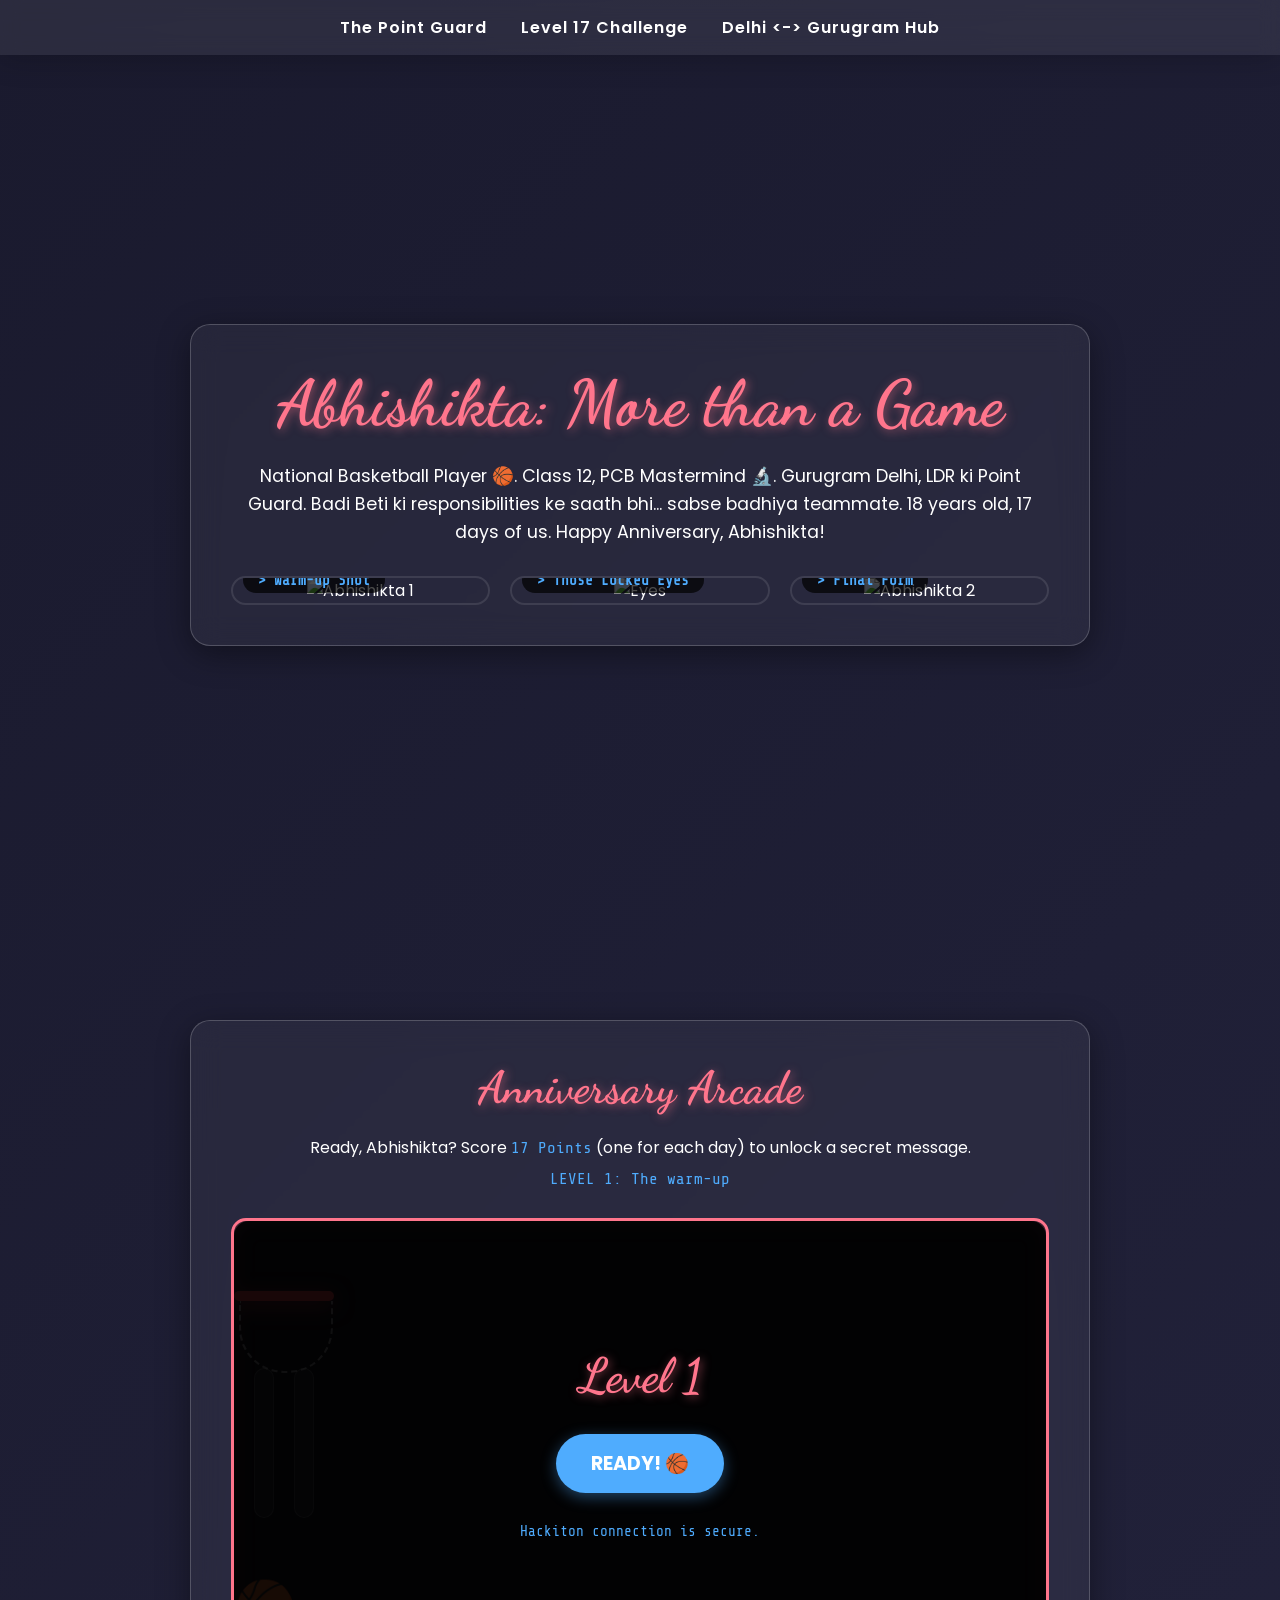
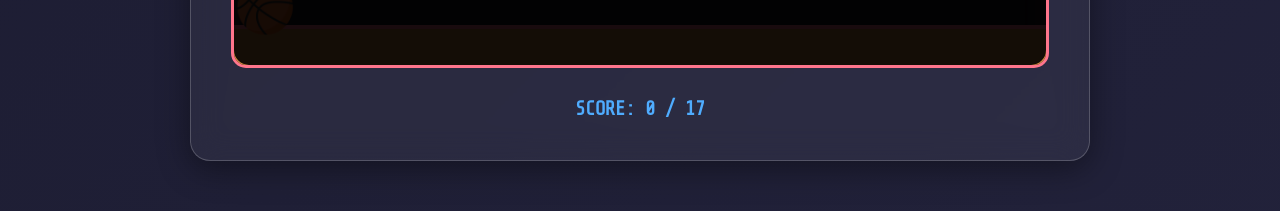
==== index.html @ 2956886f "Create index.html for Level 17 Challenge game Add a complete HTML structure for the Level 17 Challen" ====
<!DOCTYPE html>
<html lang="en">
<head>
    <meta charset="UTF-8">
    <meta name="viewport" content="width=device-width, initial-scale=1.0">
    <title>Abhishikta & Hackiton | Level 17 Challenge</title>
    <style>
        @import url('https://fonts.googleapis.com/css2?family=Poppins:wght@300;400;600&family=Dancing+Script:wght@700&family=Share+Tech+Mono&display=swap');

        * {
            margin: 0;
            padding: 0;
            box-sizing: border-box;
            scroll-behavior: smooth;
        }

        body {
            font-family: 'Poppins', sans-serif;
            background: linear-gradient(-45deg, #0f0c29, #302b63, #24243e, #1a1a2e);
            background-size: 400% 400%;
            animation: gradientBG 15s ease infinite;
            color: white;
            overflow-x: hidden;
        }

        @keyframes gradientBG {
            0% { background-position: 0% 50%; }
            50% { background-position: 100% 50%; }
            100% { background-position: 0% 50%; }
        }

        nav {
            position: fixed;
            top: 0;
            width: 100%;
            background: rgba(255, 255, 255, 0.08);
            backdrop-filter: blur(10px);
            padding: 15px 0;
            text-align: center;
            z-index: 1000;
            box-shadow: 0 4px 30px rgba(0, 0, 0, 0.2);
        }

        nav a {
            color: white;
            text-decoration: none;
            margin: 0 15px;
            font-weight: 600;
            letter-spacing: 1px;
            transition: 0.3s;
        }

        nav a:hover { color: #ff758c; }

        section {
            min-height: 100vh;
            padding: 120px 20px 50px;
            display: flex;
            flex-direction: column;
            align-items: center;
            justify-content: center;
        }

        .title {
            font-family: 'Dancing Script', cursive;
            font-size: 4rem;
            color: #ff758c;
            text-shadow: 2px 2px 10px rgba(255, 117, 140, 0.5);
            margin-bottom: 20px;
            text-align: center;
        }

        .glass-card {
            background: rgba(255, 255, 255, 0.05);
            backdrop-filter: blur(15px);
            border: 1px solid rgba(255, 255, 255, 0.2);
            border-radius: 20px;
            padding: 40px;
            max-width: 900px;
            width: 100%;
            text-align: center;
            box-shadow: 0 8px 32px 0 rgba(0, 0, 0, 0.4);
            position: relative;
            overflow: hidden;
        }

        /* --- GALLERY SECTION --- */
        .gallery-grid {
            display: grid;
            grid-template-columns: repeat(auto-fit, minmax(250px, 1fr));
            gap: 20px;
            margin-top: 30px;
        }

        .gallery-item {
            position: relative;
            border-radius: 15px;
            overflow: hidden;
            border: 2px solid rgba(255,255,255,0.1);
            transition: 0.4s;
        }

        .gallery-item img {
            width: 100%;
            height: 300px;
            object-fit: cover;
            transition: transform 0.6s ease-in-out;
        }

        .gallery-item:hover {
            transform: scale(1.03);
            border-color: #ff7eb3;
            box-shadow: 0 10px 30px rgba(255, 126, 179, 0.4);
        }

        .gallery-item:hover img {
            transform: scale(1.1);
        }

        .gallery-label {
            position: absolute;
            bottom: 10px;
            left: 10px;
            background: rgba(0,0,0,0.7);
            padding: 5px 15px;
            border-radius: 20px;
            font-size: 0.9rem;
            font-weight: 600;
        }

        /* --- GAME SECTION (PRO LEVEL) --- */
        #game-canvas {
            width: 100%;
            height: 450px;
            background: rgba(0, 0, 0, 0.5);
            border: 3px solid #ff758c;
            border-radius: 15px;
            position: relative;
            margin: 30px 0;
            overflow: hidden;
            cursor: pointer;
            box-shadow: inset 0 0 20px rgba(255, 117, 140, 0.3);
        }

        .court-lines {
            position: absolute;
            bottom: 0;
            left: 0;
            width: 100%;
            height: 40px;
            background: #cd853f; /* wood floor color */
            border-top: 4px solid #ff758c;
            z-index: 1;
        }

        .hoop {
            width: 100px;
            height: 10px;
            background: #ff4757;
            position: absolute;
            top: 70px; /* Base height */
            border-radius: 5px;
            box-shadow: 0 5px 20px rgba(255, 71, 87, 0.7);
            z-index: 2;
            transition: left 0.1s linear, top 0.1s linear;
        }
        
        .hoop::after {
            content: '';
            position: absolute;
            width: 90px;
            height: 70px;
            border: 2px dashed rgba(255, 255, 255, 0.6);
            border-top: none;
            top: 10px;
            left: 5px;
            border-radius: 0 0 45px 45px;
        }

        .ball {
            font-size: 50px;
            position: absolute;
            bottom: 20px;
            z-index: 3;
            transition: transform 0.1s linear;
        }

        /* Meters */
        .game-meter {
            width: 20px;
            background: rgba(255, 255, 255, 0.1);
            position: absolute;
            border-radius: 10px;
            overflow: hidden;
            border: 1px solid rgba(255, 255, 255, 0.2);
        }

        #power-meter {
            height: 150px;
            left: 20px;
            top: 50%;
            transform: translateY(-50%);
        }

        #power-meter .meter-fill {
            height: 0%;
            background: linear-gradient(0deg, #ff7eb3, #ff4757);
            bottom: 0;
            position: absolute;
            width: 100%;
        }

        #angle-meter {
            height: 150px;
            left: 60px;
            top: 50%;
            transform: translateY(-50%);
        }

        #angle-meter .meter-fill {
            height: 0%;
            background: linear-gradient(0deg, #4facfe, #00c6ff);
            bottom: 0;
            position: absolute;
            width: 100%;
        }

        /* Wind Indicator */
        #wind-indicator {
            position: absolute;
            top: 20px;
            right: 20px;
            background: rgba(0,0,0,0.5);
            padding: 10px;
            border-radius: 10px;
            font-family: 'Share Tech Mono', monospace;
            color: #4facfe;
            font-size: 1.1rem;
            display: none;
        }

        /* Pro Game Overlay */
        .overlay {
            position: absolute;
            top: 0;
            left: 0;
            width: 100%;
            height: 100%;
            background: rgba(0, 0, 0, 0.9);
            display: flex;
            flex-direction: column;
            align-items: center;
            justify-content: center;
            z-index: 10;
            transition: opacity 0.5s ease-in-out;
            border-radius: 15px;
        }

        .hidden {
            opacity: 0;
            pointer-events: none;
        }

        /* Anniversary Unlock */
        #anniversary-card {
            display: none;
            max-width: 600px;
            margin-top: 50px;
            border: 3px solid #ff7eb3;
            animation: finalPulse 2s infinite;
        }
        
        @keyframes finalPulse {
            0% { box-shadow: 0 0 20px rgba(255, 126, 179, 0.4); }
            50% { box-shadow: 0 0 40px rgba(255, 126, 179, 0.8); }
            100% { box-shadow: 0 0 20px rgba(255, 126, 179, 0.4); }
        }

        /* Standard Buttons */
        .btn {
            padding: 15px 35px;
            font-size: 1.2rem;
            font-weight: bold;
            border: none;
            border-radius: 50px;
            cursor: pointer;
            transition: 0.3s;
            outline: none;
            font-family: 'Poppins', sans-serif;
        }

        .btn-yes {
            background: #4facfe;
            color: white;
            box-shadow: 0 4px 15px rgba(79, 172, 254, 0.4);
            margin: 10px;
        }

        .btn-yes:hover {
            transform: translateY(-3px);
            box-shadow: 0 6px 20px rgba(79, 172, 254, 0.6);
        }

        /* --- UTILITY CLASSES --- */
        .text-hacker {
            font-family: 'Share Tech Mono', monospace;
            color: #4facfe;
        }

        @keyframes courtFlash {
            0% { border-color: #ff758c; }
            50% { border-color: #ff7eb3; }
            100% { border-color: #ff758c; }
        }

        /* Dynamic Court Class (Level 5) */
        .level-5-active #game-canvas {
            animation: courtFlash 1s infinite;
            background: linear-gradient(rgba(0,0,0,0.8), rgba(0,0,0,0.8)), url('image_3.png');
            background-size: cover;
            background-position: center;
        }

    </style>
</head>
<body onload="initApp()">

    <nav>
        <a href="#about">The Point Guard</a>
        <a href="#game">Level 17 Challenge</a>
        <a href="#about">Delhi <-> Gurugram Hub</a>
    </nav>

    <section id="about">
        <div class="glass-card">
            <h1 class="title">Abhishikta: More than a Game</h1>
            <p style="font-size: 1.1rem; line-height: 1.6; margin-bottom: 20px;">
                National Basketball Player 🏀. Class 12, PCB Mastermind 🔬.
                Gurugram Delhi, LDR ki Point Guard. Badi Beti ki responsibilities ke saath bhi... sabse badhiya teammate.
                18 years old, 17 days of us. Happy Anniversary, Abhishikta!
            </p>

            <div class="gallery-grid">
                <div class="gallery-item">
                    <img src="image_1.png" alt="Abhishikta 1">
                    <div class="gallery-label text-hacker">> Warm-up Shot</div>
                </div>
                <div class="gallery-item">
                    <img src="image_0.png" alt="Eyes">
                    <div class="gallery-label text-hacker">> Those Locked Eyes</div>
                </div>
                <div class="gallery-item">
                    <img src="image_2.png" alt="Abhishikta 2">
                    <div class="gallery-label text-hacker">> Final Form</div>
                </div>
            </div>
        </div>
    </section>

    <section id="game">
        <div class="glass-card">
            <h1 class="title" style="font-size: 2.8rem;">Anniversary Arcade</h1>
            <p>Ready, Abhishikta? Score <span class="text-hacker">17 Points</span> (one for each day) to unlock a secret message.</p>
            <p class="text-hacker" id="level-display" style="margin-top: 10px;">LEVEL 1: The warm-up</p>

            <div id="game-canvas">
                <div class="court-lines"></div>
                <div id="hoop" class="hoop"></div>
                <div id="ball" class="ball">🏀</div>

                <div id="power-meter" class="game-meter">
                    <div class="meter-fill" id="power-fill"></div>
                </div>
                
                <div id="angle-meter" class="game-meter">
                    <div class="meter-fill" id="angle-fill"></div>
                </div>

                <div id="wind-indicator" class="text-hacker">Wind: <span id="wind-value">0</span></div>

                <div id="ready-overlay" class="overlay">
                    <h1 class="title" style="font-size: 3rem;">Level <span id="current-level-num">1</span></h1>
                    <p class="text-hacker" id="level-instruction"></p>
                    <button class="btn btn-yes" onclick="startLevelShoot()">READY! 🏀</button>
                    <p class="text-hacker" style="margin-top: 20px; font-size: 0.9rem;">Hackiton connection is secure.</p>
                </div>

                <div id="final-unlock-overlay" class="overlay hidden">
                    <h1 class="title">Level 17 Achieved! ❤️</h1>
                    <p class="text-hacker">Hacking success. New relationship milestone added.</p>
                    <button class="btn btn-yes" onclick="revealAnniversaryData()">UNLOCK DATA</button>
                </div>
            </div>
            
            <p class="text-hacker" id="final-score" style="margin-top: 15px; font-weight: bold; font-size: 1.2rem;">SCORE: <span id="current-score">0</span> / 17</p>
        </div>

        <div class="glass-card anniversary-card" id="anniversary-card">
            <h1 class="title">17 Days of Us</h1>
            <p style="font-style: italic;">"Jaise har dynamic basketball play, ek perfect decision-making aur form pe depend karta hai, waise hi meri life tumhari Point Guard skills pe dependent hai. Gurugram to Delhi is just a connection path; reality hum hai. 17 days is just level 1. Hacked by your beauty. Love you, Abhishikta!"</p>
            <img src="image_3.png" style="width: 100%; max-width: 400px; border-radius: 15px; margin-top: 20px; border: 2px solid #ff7eb3;">
        </div>
    </section>

    <script>
        // --- GAME MECHANICS CONSTANTS ---
        const BALL_START_BOTTOM = 20;
        const TARGET_SCORE = 17;

        // Level Config (Difficulty Scaling)
        const levels = {
            1: { name: 'Level 1: The warm-up', instruction: 'Standard shot. Focus on timing.', distance: 'mid', hoopSpeed: 0, powerSpeed: 0.05, windFactor: 0 },
            2: { name: 'Level 2: The Mid-Range', instruction: 'Increased distance. Hoop is moving slowly.', distance: 'far', hoopSpeed: 2, powerSpeed: 0.1, windFactor: 0 },
            3: { name: 'Level 3: The 3-Point Challenge', instruction: 'Further distance. Faster hoop. Introduce wind!', distance: 'max', hoopSpeed: 4, powerSpeed: 0.2, windFactor: 0.2 },
            4: { name: 'Level 4: The Delhi-Gurugram Connection', instruction: 'Max distance. Hoop is erratic. Heavy wind.', distance: 'max', hoopSpeed: 6, powerSpeed: 0.3, windFactor: 0.5 },
            5: { name: 'The Hacker Boss Level', instruction: 'All limits hacked. Hoop moves, court flashes, max wind. Only perfect form works.', distance: 'mid-max', hoopSpeed: 10, powerSpeed: 0.5, windFactor: 1.0 }
        };

        // Current Game State
        let currentLevel = 1;
        let score = 0;
        let attemptsLeft = 50; // Just for game feel
        let isShooting = false;
        let finalScore = 0;

        // Meter Logic
        let powerInterval;
        let powerFillLevel = 0;
        let powerDirection = 1;
        let currentPower = 0;

        let angleInterval;
        let angleFillLevel = 0;
        let angleDirection = 1;
        let currentAngle = 0;

        // Hoop and Wind
        let hoopDirection = 1;
        let currentWind = 0;

        // Elements
        const canvas = document.getElementById('game-canvas');
        const hoop = document.getElementById('hoop');
        const ball = document.getElementById('ball');
        const levelDisplay = document.getElementById('level-display');
        const scoreDisplay = document.getElementById('current-score');
        const finalScoreText = document.getElementById('final-score');
        const currentLevelNum = document.getElementById('current-level-num');
        const levelInstruction = document.getElementById('level-instruction');
        const readyOverlay = document.getElementById('ready-overlay');
        const windIndicator = document.getElementById('wind-indicator');
        const windValue = document.getElementById('wind-value');
        const finalUnlockOverlay = document.getElementById('final-unlock-overlay');
        const anniversaryCard = document.getElementById('anniversary-card');

        // Initialization
        function initApp() {
            setupLevel(1);
        }

        // --- GAME LOGIC ---

        function setupLevel(level) {
            currentLevel = level;
            const config = levels[level];

            levelDisplay.innerText = config.name;
            currentLevelNum.innerText = level;
            levelInstruction.innerText = config.instruction;
            scoreDisplay.innerText = score;
            readyOverlay.classList.remove('hidden'); // Show ready screen

            // Set up physical properties
            setBallPosition(config.distance);
            hoop.style.top = '70px'; // Reset hoop height
            
            // Set up dynamic effects
            if (config.hoopSpeed > 0) {
                initHoopMovement(config.hoopSpeed);
            } else {
                stopHoopMovement();
            }

            if (config.windFactor > 0) {
                initWind(config.windFactor);
            } else {
                hideWind();
            }

            // Level 5 specific court change
            if (level === 5) {
                document.body.classList.add('level-5-active');
            } else {
                document.body.classList.remove('level-5-active');
            }
        }

        // PHYSICAL SETUP (Distance Scaling)
        function setBallPosition(distance) {
            switch(distance) {
                case 'mid':
                    ball.style.left = '30%';
                    break;
                case 'far':
                    ball.style.left = '20%';
                    break;
                case 'max':
                    ball.style.left = '10%';
                    break;
                case 'mid-max': // Level 5 reset
                    ball.style.left = '40%'; 
                    break;
                default:
                    ball.style.left = '50%'; // warm-up center
            }
            ball.style.bottom = BALL_START_BOTTOM + 'px';
            ball.style.transform = 'scale(1)'; // Reset size
            ball.style.display = 'block';
        }

        // LEVEL START -> Start the meters
        function startLevelShoot() {
            readyOverlay.classList.add('hidden'); // Hide instructions
            startPowerMeter();
        }

        // --- METER MECHANICS (Professional Clicking) ---

        // Start Power Meter (First click/down)
        function startPowerMeter() {
            canvas.onmousedown = handleCanvasMouseDown;
            document.onmouseup = handleCanvasMouseUp;
            
            const powerSpeed = levels[currentLevel].powerSpeed;
            clearInterval(powerInterval);
            powerInterval = setInterval(() => {
                powerFillLevel += (powerDirection * powerSpeed);
                if (powerFillLevel >= 1 || powerFillLevel <= 0) powerDirection *= -1;
                document.getElementById('power-fill').style.height = (powerFillLevel * 100) + '%';
            }, 10);
        }

        // Start Angle Meter (Second Click, or when Power is confirmed)
        function startAngleMeter() {
            const angleSpeed = levels[currentLevel].powerSpeed / 1.5; // Slightly slower
            clearInterval(angleInterval);
            angleInterval = setInterval(() => {
                angleFillLevel += (angleDirection * angleSpeed);
                if (angleFillLevel >= 1 || angleFillLevel <= 0) angleDirection *= -1;
                document.getElementById('angle-fill').style.height = (angleFillLevel * 100) + '%';
            }, 10);
        }

        // HANDLE USER INPUT (Professionally)
        function handleCanvasMouseDown() {
            // Confirm the current meter (power is first)
            if (powerInterval && !angleInterval) {
                currentPower = powerFillLevel;
                clearInterval(powerInterval);
                startAngleMeter();
            }
        }

        function handleCanvasMouseUp() {
            // Confirm angle and execute shot
            if (angleInterval) {
                currentAngle = angleFillLevel;
                clearInterval(angleInterval);
                executeShot();
            }
        }

        // --- SHOOTING MECHANICS AND PHYSICS ---

        function executeShot() {
            isShooting = true;
            attemptsLeft--;
            // Disable inputs during animation
            canvas.onmousedown = null;
            document.onmouseup = null;

            // Simple physics calculation (Power, Angle, Wind)
            // Goal: Perfect Power (0.7-0.9), Perfect Angle (0.4-0.6)
            // Wind adds erratic shift

            const powerResult = currentPower;
            const angleResult = currentAngle;
            
            // Core logic: Shot Path. 
            // This is a professional animation path, not just a straight arc.
            // Ball gets smaller to simulate depth.

            ball.style.transition = 'none'; // reset transition for dynamic path
            
            // ANIMATION CYCLE (Professional)
            // 1. Initial heave (up and toward hoop)
            ball.style.transform = 'scale(0.8)';
            const finalWind = currentWind * levels[currentLevel].windFactor;
            
            let finalX = 50 + (finalWind * 10); // Center hoop area
            // Adjust X slightly based on angle. Low angle = further right. High angle = further left (airball).
            finalX -= (angleResult * 15 - 7.5); // Simplified angle shift

            ball.style.transition = 'transform 0.8s cubic-bezier(0.175, 0.885, 0.32, 1.275)';
            ball.style.left = finalX + '%';
            ball.style.bottom = '350px'; // Peak height

            // 2. Final drop (check for hit)
            setTimeout(() => {
                ball.style.transition = 'transform 0.3s cubic-bezier(0.55, 0.055, 0.675, 0.19)';
                ball.style.bottom = '70px'; // Hoop level height
                ball.style.transform = 'scale(0.6)';

                // CHECK FOR HIT (Dynamic)
                setTimeout(() => {
                    if (isHit(powerResult, angleResult, finalWind)) {
                        handleHit();
                    } else {
                        handleMiss();
                    }
                }, 300);
            }, 800);
        }

        // PROFESSIONAL HIT DETECTION LOGIC
        function isHit(power, angle, wind) {
            const perfectPowerMin = 0.75;
            const perfectPowerMax = 0.90;
            const perfectAngleMin = 0.35;
            const perfectAngleMax = 0.60;

            // 1. Core Mechanics: Perfect alignment
            const isPowerPerfect = (power >= perfectPowerMin && power <= perfectPowerMax);
            const isAnglePerfect = (angle >= perfectAngleMin && angle <= perfectAngleMax);

            if (!isPowerPerfect || !isAnglePerfect) return false;

            // 2. Wind and Hoop Movement:
            // Calculate final ball position vs dynamic hoop position
            const canvasRect = canvas.getBoundingClientRect();
            const hoopRect = hoop.getBoundingClientRect();
            const ballRect = ball.getBoundingClientRect();

            // The absolute center of the hoop in the canvas
            const hoopCenterX = hoopRect.left - canvasRect.left + (hoopRect.width / 2);
            // The absolute center of the ball in the canvas
            const ballCenterX = ballRect.left - canvasRect.left + (ballRect.width / 2);

            // Acceptable margin (based on hoop width)
            const acceptableMarginX = 30; // professional sensitivity

            const dx = Math.abs(hoopCenterX - ballCenterX);

            return (dx <= acceptableMarginX);
        }

        function handleHit() {
            score++;
            scoreDisplay.innerText = score;
            finalScore = score;
            
            // Visual Swish effect (ball disappears into net)
            ball.style.transition = 'transform 0.2s';
            ball.style.transform = 'scale(0.5) translateY(10px)';
            ball.style.opacity = '0.5';
            
            setTimeout(() => {
                ball.style.display = 'none';
                ball.style.opacity = '1';

                checkLevelStatus();
            }, 200);
        }

        function handleMiss() {
            // Professional Miss Mechanics: Bounce off backboard or airball
            ball.style.transition = 'transform 0.5s';
            ball.style.transform = 'scale(0.6) translateY(50px) translateX(20px)'; // simplified bounce
            
            setTimeout(() => {
                ball.style.display = 'none';
                
                checkLevelStatus();
            }, 500);
        }

        function checkLevelStatus() {
            isShooting = false;
            setBallPosition(levels[currentLevel].distance); // Reset position

            if (score === TARGET_SCORE) {
                handleAnniversaryUnlock();
                return;
            }

            // Simple score targets for level transitions
            // Level 1: 3, Level 2: 7, Level 3: 11, Level 4: 15, Level 5: 17
            const targets = { 1: 3, 2: 7, 3: 11, 4: 15, 5: 17 };

            if (score >= targets[currentLevel]) {
                handleLevelComplete();
            } else {
                startPowerMeter(); // Go again in same level
            }
        }

        // --- LEVEL TRANSITIONS ---

        function handleLevelComplete() {
            // State: Show complete modal
            clearInterval(hoopInterval); // Stop hoop
            
            // Reuse the ready overlay for "level complete" feedback
            currentLevelNum.innerText = currentLevel;
            levelInstruction.innerText = "Level Complete. Gurugram to Delhi signal strengthening.";
            document.querySelector('#ready-overlay h1').innerText = "Level " + currentLevel + " CLEAR!";
            document.querySelector('#ready-overlay button').innerText = "TO LEVEL " + (currentLevel + 1);
            
            // Dynamic next level preparation
            document.querySelector('#ready-overlay button').onclick = function() {
                setupLevel(currentLevel + 1);
            }
            readyOverlay.classList.remove('hidden');
        }

        function handleAnniversaryUnlock() {
            clearInterval(hoopInterval);
            hideWind();
            readyOverlay.classList.add('hidden');
            finalUnlockOverlay.classList.remove('hidden');
        }

        // --- DYNAMIC EFFECTS MECHANICS ---

        // HOOP MOVEMENT (Professional)
        let hoopInterval;
        function initHoopMovement(speed) {
            clearInterval(hoopInterval);
            let currentX = 50; // Starting left%
            let margin = 20; // range from center (20 to 80%)

            hoopInterval = setInterval(() => {
                currentX += (hoopDirection * speed * 0.1); // Small incremental movement
                if (currentX >= (50 + margin) || currentX <= (50 - margin)) hoopDirection *= -1;
                hoop.style.left = currentX + '%';
            }, 10);
        }

        function stopHoopMovement() {
            clearInterval(hoopInterval);
            hoop.style.left = '50%'; // reset center
        }

        // WIND MECHANICS
        function initWind(factor) {
            windIndicator.style.display = 'block';
            updateWindValue();
            // Randomly change wind every 3-5 seconds
            setInterval(updateWindValue, 4000); 
        }

        function updateWindValue() {
            // Range: -1 (Strong Left) to +1 (Strong Right)
            currentWind = (Math.random() * 2 - 1).toFixed(2);
            let directionText = "CALM";
            if (currentWind < -0.3) directionText = "GURUGRAM LEFT";
            if (currentWind > 0.3) directionText = "DELHI RIGHT";
            
            windValue.innerText = `${directionText} (${currentWind})`;
        }

        function hideWind() {
            windIndicator.style.display = 'none';
        }

        // --- FINAL REVEAL ---

        function revealAnniversaryData() {
            finalUnlockOverlay.classList.add('hidden');
            canvas.style.display = 'none';
            scoreDisplay.parentElement.style.display = 'none';
            anniversaryCard.style.display = 'block';
            
            // Optional: Smooth scroll to the card
            window.scrollTo(0, document.body.scrollHeight);
        }

    </style>
</body>
</html>
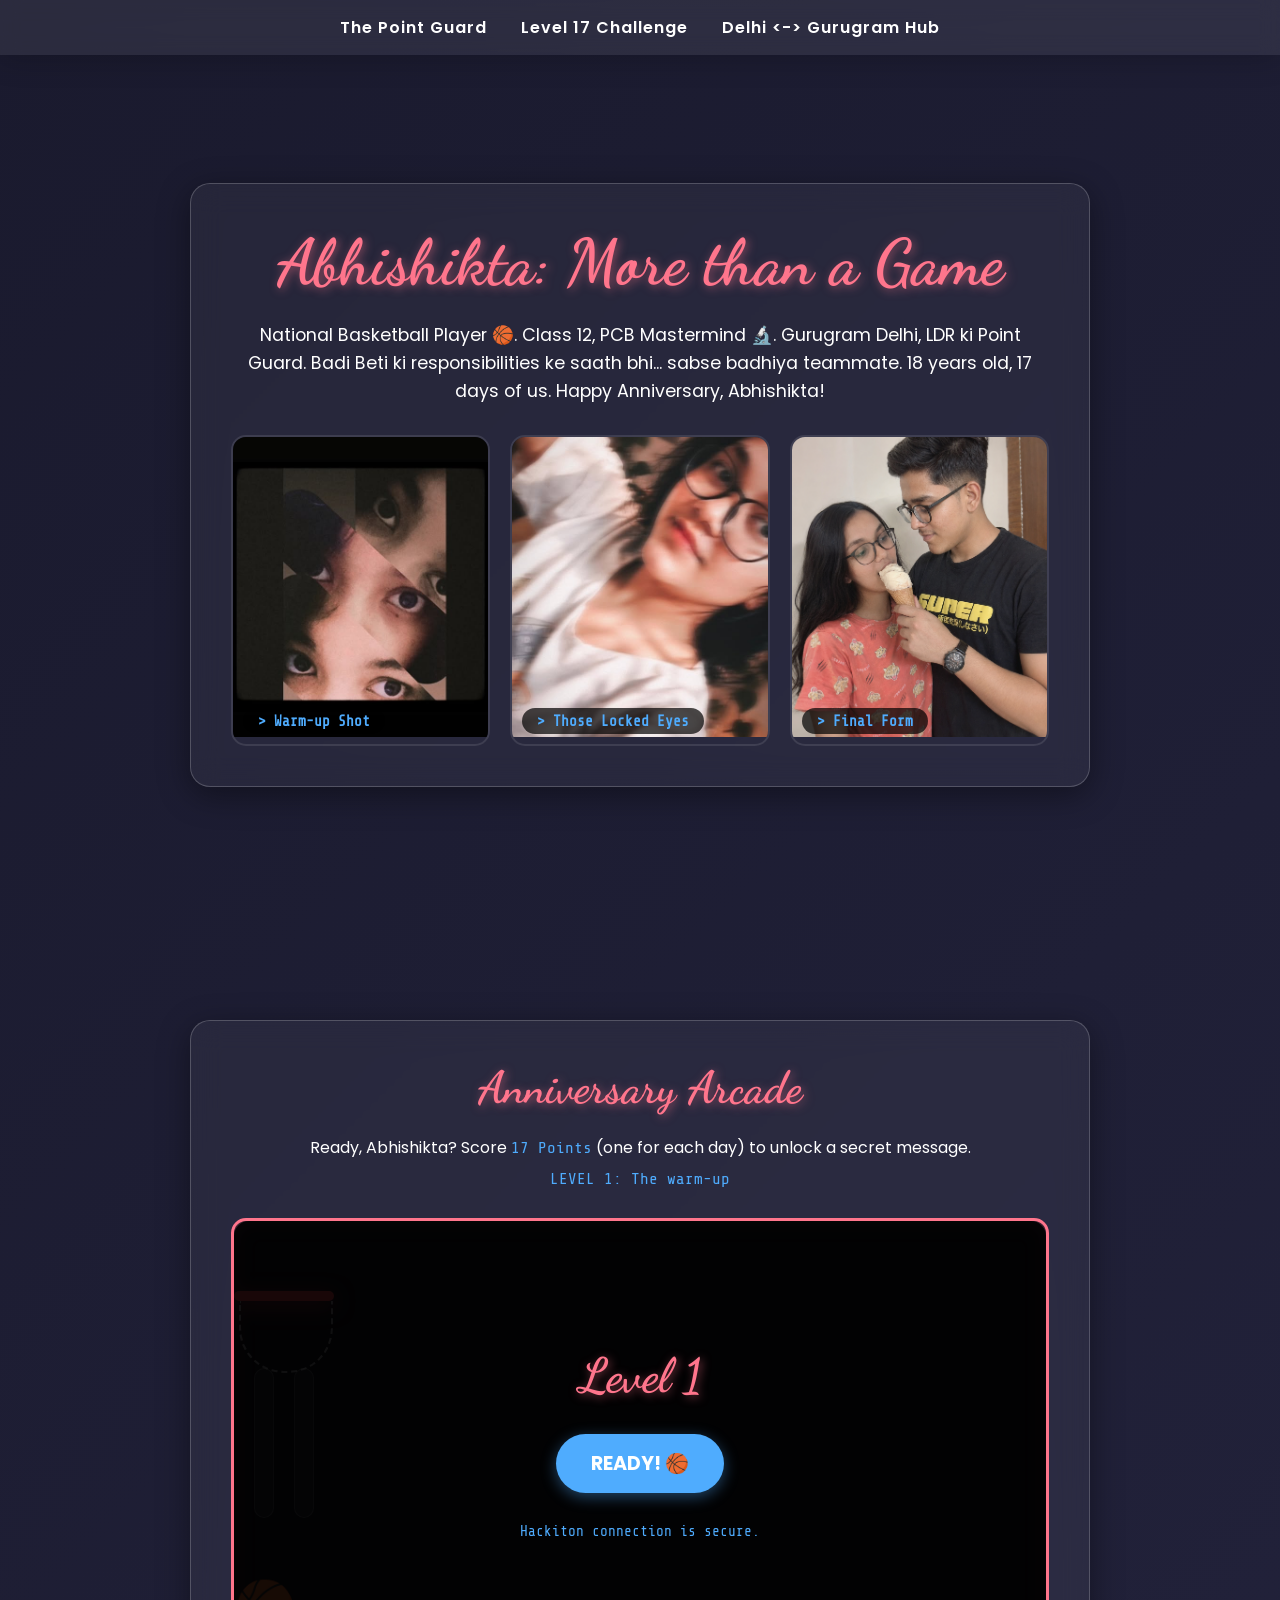
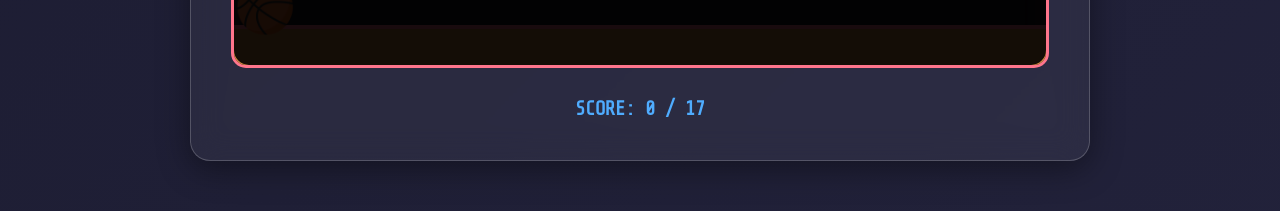
==== commit 94bb078e: "Update image file extensions in gallery" ====
--- a/index.html
+++ b/index.html
@@ -342,11 +342,11 @@
 
             <div class="gallery-grid">
                 <div class="gallery-item">
-                    <img src="image_1.png" alt="Abhishikta 1">
+                    <img src="image_1.jpeg" alt="Abhishikta 1">
                     <div class="gallery-label text-hacker">> Warm-up Shot</div>
                 </div>
                 <div class="gallery-item">
-                    <img src="image_0.png" alt="Eyes">
+                    <img src="image_0.jpeg" alt="Eyes">
                     <div class="gallery-label text-hacker">> Those Locked Eyes</div>
                 </div>
                 <div class="gallery-item">
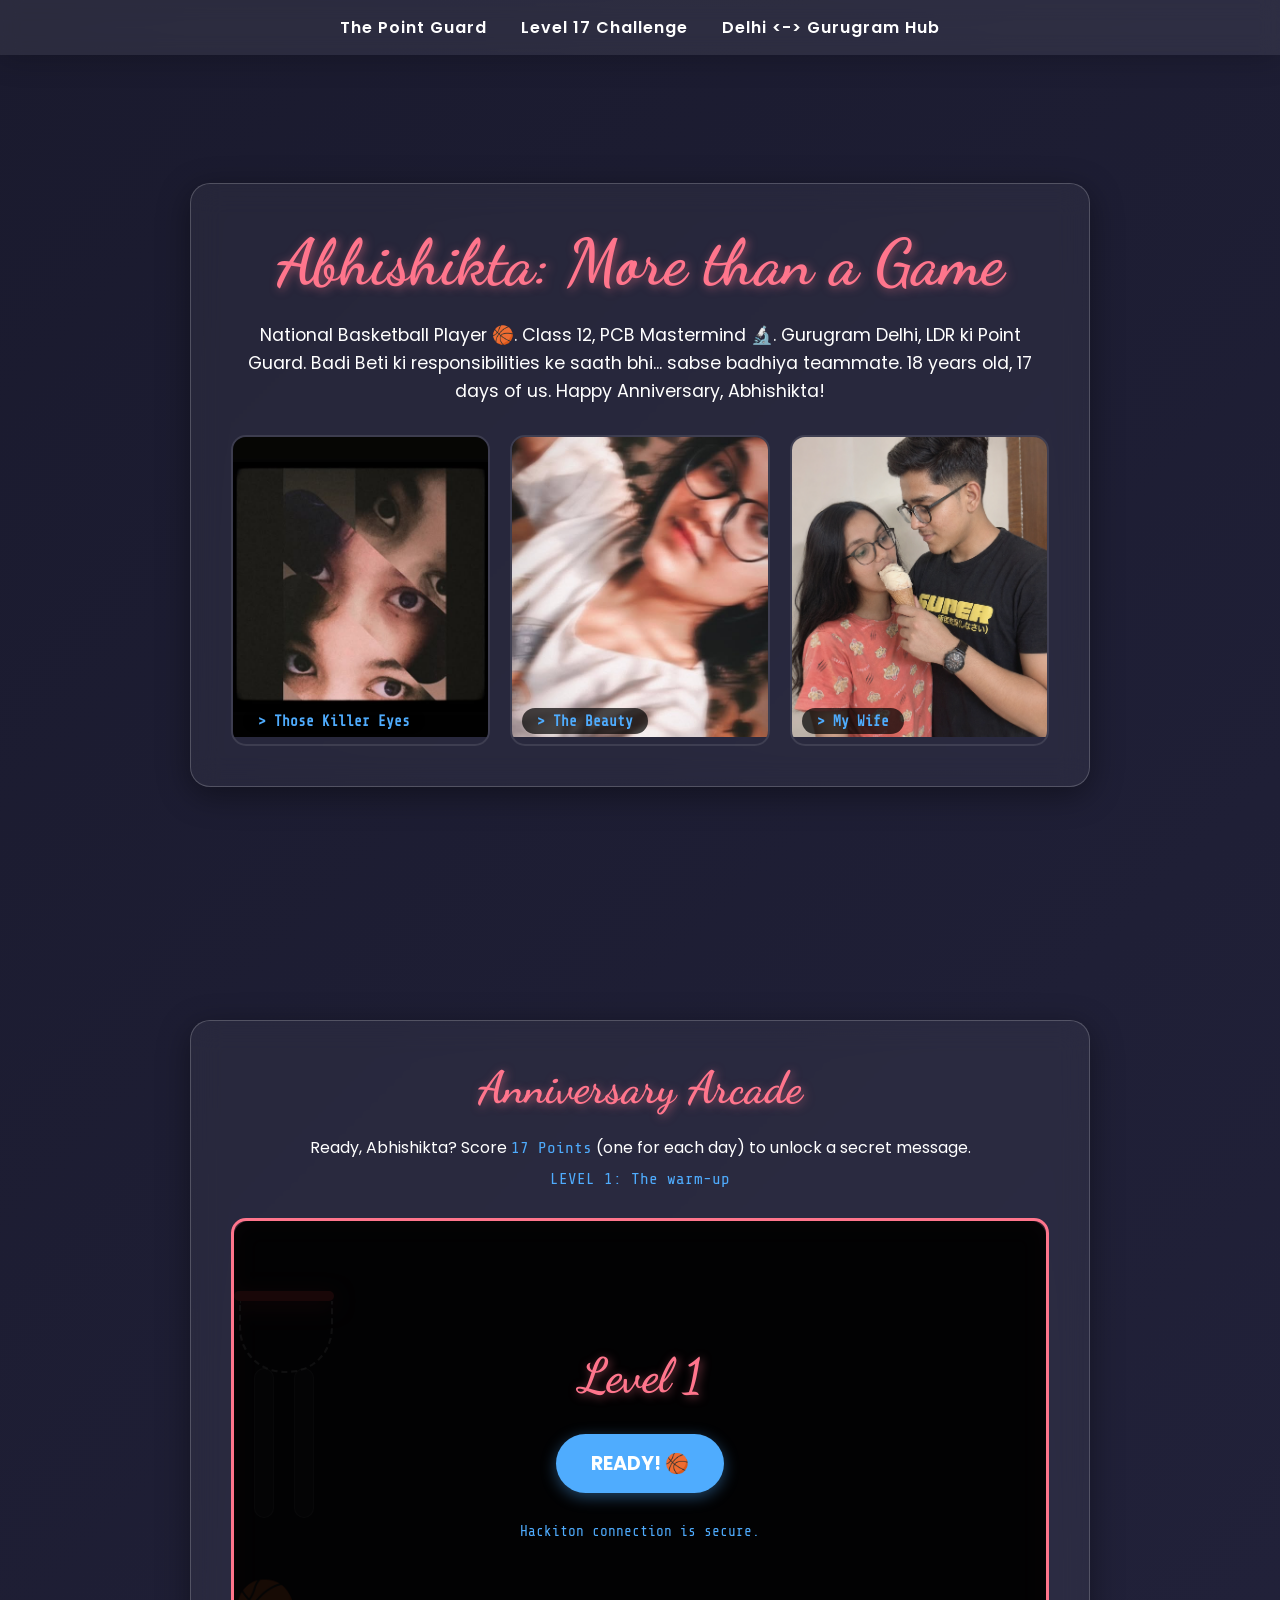
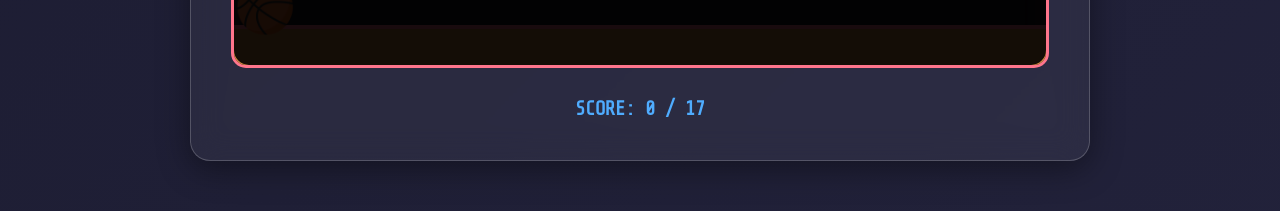
==== commit b9d97d23: "Update gallery labels in index.html" ====
--- a/index.html
+++ b/index.html
@@ -343,15 +343,15 @@
             <div class="gallery-grid">
                 <div class="gallery-item">
                     <img src="image_1.jpeg" alt="Abhishikta 1">
-                    <div class="gallery-label text-hacker">> Warm-up Shot</div>
+                    <div class="gallery-label text-hacker">> Those Killer Eyes</div>
                 </div>
                 <div class="gallery-item">
                     <img src="image_0.jpeg" alt="Eyes">
-                    <div class="gallery-label text-hacker">> Those Locked Eyes</div>
+                    <div class="gallery-label text-hacker">> The Beauty</div>
                 </div>
                 <div class="gallery-item">
                     <img src="image_2.png" alt="Abhishikta 2">
-                    <div class="gallery-label text-hacker">> Final Form</div>
+                    <div class="gallery-label text-hacker">> My Wife</div>
                 </div>
             </div>
         </div>
@@ -398,7 +398,7 @@
         <div class="glass-card anniversary-card" id="anniversary-card">
             <h1 class="title">17 Days of Us</h1>
             <p style="font-style: italic;">"Jaise har dynamic basketball play, ek perfect decision-making aur form pe depend karta hai, waise hi meri life tumhari Point Guard skills pe dependent hai. Gurugram to Delhi is just a connection path; reality hum hai. 17 days is just level 1. Hacked by your beauty. Love you, Abhishikta!"</p>
-            <img src="image_3.png" style="width: 100%; max-width: 400px; border-radius: 15px; margin-top: 20px; border: 2px solid #ff7eb3;">
+            <img src="image_3.jpg" style="width: 100%; max-width: 400px; border-radius: 15px; margin-top: 20px; border: 2px solid #ff7eb3;">
         </div>
     </section>
 
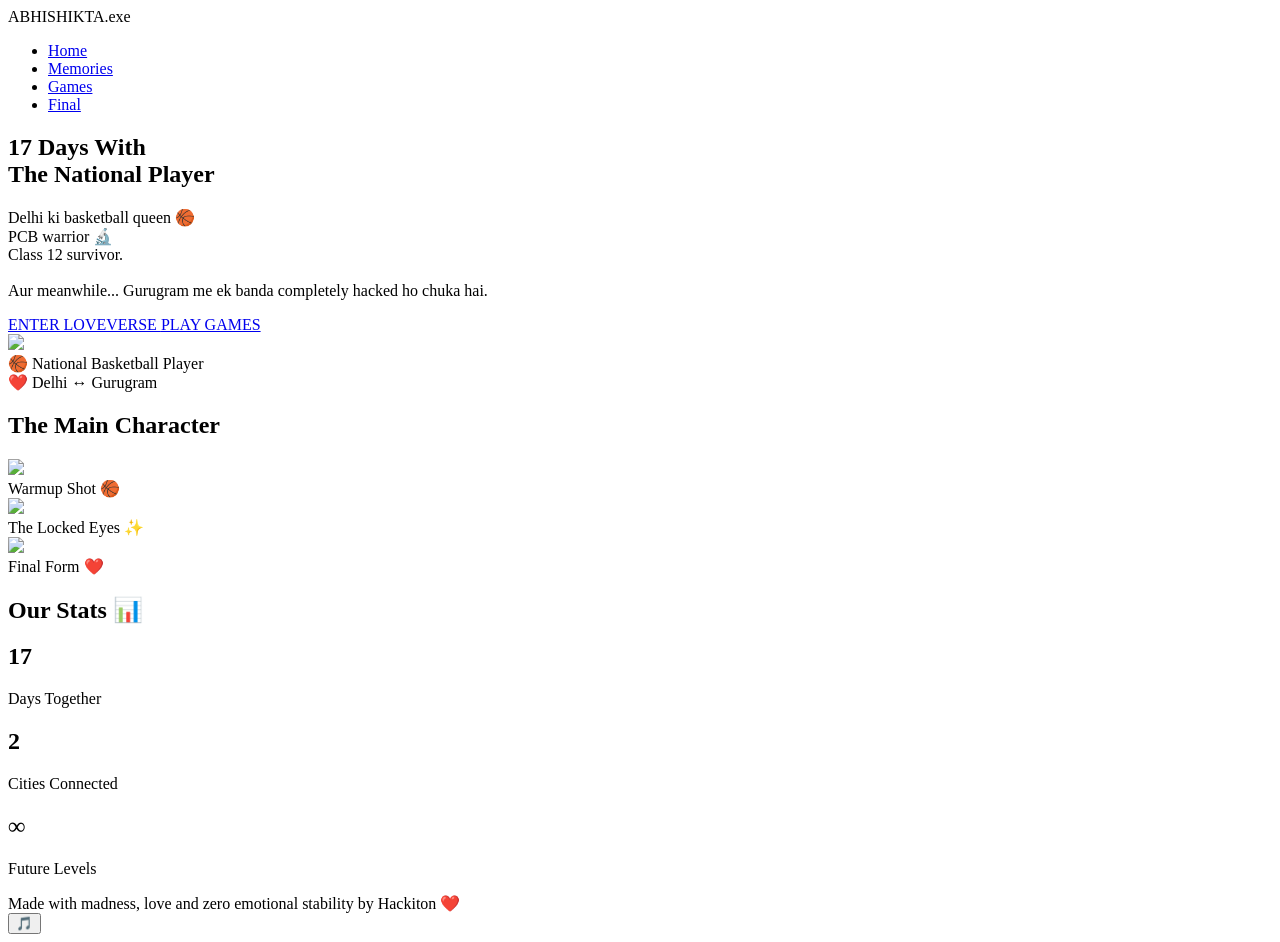
==== commit 351f6a1d: "Refactor HTML structure and update styles" ====
--- a/index.html
+++ b/index.html
@@ -1,790 +1,176 @@
 <!DOCTYPE html>
 <html lang="en">
 <head>
-    <meta charset="UTF-8">
-    <meta name="viewport" content="width=device-width, initial-scale=1.0">
-    <title>Abhishikta & Hackiton | Level 17 Challenge</title>
-    <style>
-        @import url('https://fonts.googleapis.com/css2?family=Poppins:wght@300;400;600&family=Dancing+Script:wght@700&family=Share+Tech+Mono&display=swap');
+<meta charset="UTF-8">
+<meta name="viewport" content="width=device-width, initial-scale=1.0">
+<title>Abhishikta ❤️ Hackiton</title>
 
-        * {
-            margin: 0;
-            padding: 0;
-            box-sizing: border-box;
-            scroll-behavior: smooth;
-        }
+<link rel="stylesheet" href="style.css">
 
-        body {
-            font-family: 'Poppins', sans-serif;
-            background: linear-gradient(-45deg, #0f0c29, #302b63, #24243e, #1a1a2e);
-            background-size: 400% 400%;
-            animation: gradientBG 15s ease infinite;
-            color: white;
-            overflow-x: hidden;
-        }
+</head>
 
-        @keyframes gradientBG {
-            0% { background-position: 0% 50%; }
-            50% { background-position: 100% 50%; }
-            100% { background-position: 0% 50%; }
-        }
+<body>
 
-        nav {
-            position: fixed;
-            top: 0;
-            width: 100%;
-            background: rgba(255, 255, 255, 0.08);
-            backdrop-filter: blur(10px);
-            padding: 15px 0;
-            text-align: center;
-            z-index: 1000;
-            box-shadow: 0 4px 30px rgba(0, 0, 0, 0.2);
-        }
+<div class="bg-animation">
+<div class="stars"></div>
+</div>
 
-        nav a {
-            color: white;
-            text-decoration: none;
-            margin: 0 15px;
-            font-weight: 600;
-            letter-spacing: 1px;
-            transition: 0.3s;
-        }
+<nav>
 
-        nav a:hover { color: #ff758c; }
+<div class="logo">
+ABHISHIKTA.exe
+</div>
 
-        section {
-            min-height: 100vh;
-            padding: 120px 20px 50px;
-            display: flex;
-            flex-direction: column;
-            align-items: center;
-            justify-content: center;
-        }
+<ul>
+<li><a href="index.html">Home</a></li>
+<li><a href="memories.html">Memories</a></li>
+<li><a href="gamezone.html">Games</a></li>
+<li><a href="final-letter.html">Final</a></li>
+</ul>
 
-        .title {
-            font-family: 'Dancing Script', cursive;
-            font-size: 4rem;
-            color: #ff758c;
-            text-shadow: 2px 2px 10px rgba(255, 117, 140, 0.5);
-            margin-bottom: 20px;
-            text-align: center;
-        }
+</nav>
 
-        .glass-card {
-            background: rgba(255, 255, 255, 0.05);
-            backdrop-filter: blur(15px);
-            border: 1px solid rgba(255, 255, 255, 0.2);
-            border-radius: 20px;
-            padding: 40px;
-            max-width: 900px;
-            width: 100%;
-            text-align: center;
-            box-shadow: 0 8px 32px 0 rgba(0, 0, 0, 0.4);
-            position: relative;
-            overflow: hidden;
-        }
+<section class="hero">
 
-        /* --- GALLERY SECTION --- */
-        .gallery-grid {
-            display: grid;
-            grid-template-columns: repeat(auto-fit, minmax(250px, 1fr));
-            gap: 20px;
-            margin-top: 30px;
-        }
+<div class="hero-content">
 
-        .gallery-item {
-            position: relative;
-            border-radius: 15px;
-            overflow: hidden;
-            border: 2px solid rgba(255,255,255,0.1);
-            transition: 0.4s;
-        }
+<div class="hero-text">
 
-        .gallery-item img {
-            width: 100%;
-            height: 300px;
-            object-fit: cover;
-            transition: transform 0.6s ease-in-out;
-        }
+<h1>
+17 Days With<br>
+<span class="gradient-text">
+The National Player
+</span>
+</h1>
 
-        .gallery-item:hover {
-            transform: scale(1.03);
-            border-color: #ff7eb3;
-            box-shadow: 0 10px 30px rgba(255, 126, 179, 0.4);
-        }
+<p>
+Delhi ki basketball queen 🏀<br>
+PCB warrior 🔬<br>
+Class 12 survivor.<br><br>
 
-        .gallery-item:hover img {
-            transform: scale(1.1);
-        }
+Aur meanwhile...
+Gurugram me ek banda completely hacked ho chuka hai.
+</p>
 
-        .gallery-label {
-            position: absolute;
-            bottom: 10px;
-            left: 10px;
-            background: rgba(0,0,0,0.7);
-            padding: 5px 15px;
-            border-radius: 20px;
-            font-size: 0.9rem;
-            font-weight: 600;
-        }
+<div class="hero-buttons">
 
-        /* --- GAME SECTION (PRO LEVEL) --- */
-        #game-canvas {
-            width: 100%;
-            height: 450px;
-            background: rgba(0, 0, 0, 0.5);
-            border: 3px solid #ff758c;
-            border-radius: 15px;
-            position: relative;
-            margin: 30px 0;
-            overflow: hidden;
-            cursor: pointer;
-            box-shadow: inset 0 0 20px rgba(255, 117, 140, 0.3);
-        }
+<a href="memories.html" class="btn btn-primary">
+ENTER LOVEVERSE
+</a>
 
-        .court-lines {
-            position: absolute;
-            bottom: 0;
-            left: 0;
-            width: 100%;
-            height: 40px;
-            background: #cd853f; /* wood floor color */
-            border-top: 4px solid #ff758c;
-            z-index: 1;
-        }
+<a href="gamezone.html" class="btn btn-secondary">
+PLAY GAMES
+</a>
 
-        .hoop {
-            width: 100px;
-            height: 10px;
-            background: #ff4757;
-            position: absolute;
-            top: 70px; /* Base height */
-            border-radius: 5px;
-            box-shadow: 0 5px 20px rgba(255, 71, 87, 0.7);
-            z-index: 2;
-            transition: left 0.1s linear, top 0.1s linear;
-        }
-        
-        .hoop::after {
-            content: '';
-            position: absolute;
-            width: 90px;
-            height: 70px;
-            border: 2px dashed rgba(255, 255, 255, 0.6);
-            border-top: none;
-            top: 10px;
-            left: 5px;
-            border-radius: 0 0 45px 45px;
-        }
+</div>
 
-        .ball {
-            font-size: 50px;
-            position: absolute;
-            bottom: 20px;
-            z-index: 3;
-            transition: transform 0.1s linear;
-        }
+</div>
 
-        /* Meters */
-        .game-meter {
-            width: 20px;
-            background: rgba(255, 255, 255, 0.1);
-            position: absolute;
-            border-radius: 10px;
-            overflow: hidden;
-            border: 1px solid rgba(255, 255, 255, 0.2);
-        }
+<div class="hero-image">
 
-        #power-meter {
-            height: 150px;
-            left: 20px;
-            top: 50%;
-            transform: translateY(-50%);
-        }
+<div class="image-ring"></div>
 
-        #power-meter .meter-fill {
-            height: 0%;
-            background: linear-gradient(0deg, #ff7eb3, #ff4757);
-            bottom: 0;
-            position: absolute;
-            width: 100%;
-        }
+<img src="assets/image_0.png" class="main-image">
 
-        #angle-meter {
-            height: 150px;
-            left: 60px;
-            top: 50%;
-            transform: translateY(-50%);
-        }
+<div class="floating-card card-1">
+🏀 National Basketball Player
+</div>
 
-        #angle-meter .meter-fill {
-            height: 0%;
-            background: linear-gradient(0deg, #4facfe, #00c6ff);
-            bottom: 0;
-            position: absolute;
-            width: 100%;
-        }
+<div class="floating-card card-2">
+❤️ Delhi ↔ Gurugram
+</div>
 
-        /* Wind Indicator */
-        #wind-indicator {
-            position: absolute;
-            top: 20px;
-            right: 20px;
-            background: rgba(0,0,0,0.5);
-            padding: 10px;
-            border-radius: 10px;
-            font-family: 'Share Tech Mono', monospace;
-            color: #4facfe;
-            font-size: 1.1rem;
-            display: none;
-        }
+</div>
 
-        /* Pro Game Overlay */
-        .overlay {
-            position: absolute;
-            top: 0;
-            left: 0;
-            width: 100%;
-            height: 100%;
-            background: rgba(0, 0, 0, 0.9);
-            display: flex;
-            flex-direction: column;
-            align-items: center;
-            justify-content: center;
-            z-index: 10;
-            transition: opacity 0.5s ease-in-out;
-            border-radius: 15px;
-        }
+</div>
 
-        .hidden {
-            opacity: 0;
-            pointer-events: none;
-        }
+</section>
 
-        /* Anniversary Unlock */
-        #anniversary-card {
-            display: none;
-            max-width: 600px;
-            margin-top: 50px;
-            border: 3px solid #ff7eb3;
-            animation: finalPulse 2s infinite;
-        }
-        
-        @keyframes finalPulse {
-            0% { box-shadow: 0 0 20px rgba(255, 126, 179, 0.4); }
-            50% { box-shadow: 0 0 40px rgba(255, 126, 179, 0.8); }
-            100% { box-shadow: 0 0 20px rgba(255, 126, 179, 0.4); }
-        }
+<section class="section">
 
-        /* Standard Buttons */
-        .btn {
-            padding: 15px 35px;
-            font-size: 1.2rem;
-            font-weight: bold;
-            border: none;
-            border-radius: 50px;
-            cursor: pointer;
-            transition: 0.3s;
-            outline: none;
-            font-family: 'Poppins', sans-serif;
-        }
+<h1 class="section-title gradient-text">
+The Main Character
+</h1>
 
-        .btn-yes {
-            background: #4facfe;
-            color: white;
-            box-shadow: 0 4px 15px rgba(79, 172, 254, 0.4);
-            margin: 10px;
-        }
+<div class="glass">
 
-        .btn-yes:hover {
-            transform: translateY(-3px);
-            box-shadow: 0 6px 20px rgba(79, 172, 254, 0.6);
-        }
+<div class="gallery">
 
-        /* --- UTILITY CLASSES --- */
-        .text-hacker {
-            font-family: 'Share Tech Mono', monospace;
-            color: #4facfe;
-        }
+<div class="gallery-item">
+<img src="assets/image_0.png">
 
-        @keyframes courtFlash {
-            0% { border-color: #ff758c; }
-            50% { border-color: #ff7eb3; }
-            100% { border-color: #ff758c; }
-        }
+<div class="overlay">
+Warmup Shot 🏀
+</div>
 
-        /* Dynamic Court Class (Level 5) */
-        .level-5-active #game-canvas {
-            animation: courtFlash 1s infinite;
-            background: linear-gradient(rgba(0,0,0,0.8), rgba(0,0,0,0.8)), url('image_3.png');
-            background-size: cover;
-            background-position: center;
-        }
+</div>
 
-    </style>
-</head>
-<body onload="initApp()">
+<div class="gallery-item">
 
-    <nav>
-        <a href="#about">The Point Guard</a>
-        <a href="#game">Level 17 Challenge</a>
-        <a href="#about">Delhi <-> Gurugram Hub</a>
-    </nav>
+<img src="assets/image_1.png">
 
-    <section id="about">
-        <div class="glass-card">
-            <h1 class="title">Abhishikta: More than a Game</h1>
-            <p style="font-size: 1.1rem; line-height: 1.6; margin-bottom: 20px;">
-                National Basketball Player 🏀. Class 12, PCB Mastermind 🔬.
-                Gurugram Delhi, LDR ki Point Guard. Badi Beti ki responsibilities ke saath bhi... sabse badhiya teammate.
-                18 years old, 17 days of us. Happy Anniversary, Abhishikta!
-            </p>
+<div class="overlay">
+The Locked Eyes ✨
+</div>
 
-            <div class="gallery-grid">
-                <div class="gallery-item">
-                    <img src="image_1.jpeg" alt="Abhishikta 1">
-                    <div class="gallery-label text-hacker">> Those Killer Eyes</div>
-                </div>
-                <div class="gallery-item">
-                    <img src="image_0.jpeg" alt="Eyes">
-                    <div class="gallery-label text-hacker">> The Beauty</div>
-                </div>
-                <div class="gallery-item">
-                    <img src="image_2.png" alt="Abhishikta 2">
-                    <div class="gallery-label text-hacker">> My Wife</div>
-                </div>
-            </div>
-        </div>
-    </section>
+</div>
 
-    <section id="game">
-        <div class="glass-card">
-            <h1 class="title" style="font-size: 2.8rem;">Anniversary Arcade</h1>
-            <p>Ready, Abhishikta? Score <span class="text-hacker">17 Points</span> (one for each day) to unlock a secret message.</p>
-            <p class="text-hacker" id="level-display" style="margin-top: 10px;">LEVEL 1: The warm-up</p>
+<div class="gallery-item">
 
-            <div id="game-canvas">
-                <div class="court-lines"></div>
-                <div id="hoop" class="hoop"></div>
-                <div id="ball" class="ball">🏀</div>
+<img src="assets/image_2.png">
 
-                <div id="power-meter" class="game-meter">
-                    <div class="meter-fill" id="power-fill"></div>
-                </div>
-                
-                <div id="angle-meter" class="game-meter">
-                    <div class="meter-fill" id="angle-fill"></div>
-                </div>
+<div class="overlay">
+Final Form ❤️
+</div>
 
-                <div id="wind-indicator" class="text-hacker">Wind: <span id="wind-value">0</span></div>
+</div>
 
-                <div id="ready-overlay" class="overlay">
-                    <h1 class="title" style="font-size: 3rem;">Level <span id="current-level-num">1</span></h1>
-                    <p class="text-hacker" id="level-instruction"></p>
-                    <button class="btn btn-yes" onclick="startLevelShoot()">READY! 🏀</button>
-                    <p class="text-hacker" style="margin-top: 20px; font-size: 0.9rem;">Hackiton connection is secure.</p>
-                </div>
+</div>
 
-                <div id="final-unlock-overlay" class="overlay hidden">
-                    <h1 class="title">Level 17 Achieved! ❤️</h1>
-                    <p class="text-hacker">Hacking success. New relationship milestone added.</p>
-                    <button class="btn btn-yes" onclick="revealAnniversaryData()">UNLOCK DATA</button>
-                </div>
-            </div>
-            
-            <p class="text-hacker" id="final-score" style="margin-top: 15px; font-weight: bold; font-size: 1.2rem;">SCORE: <span id="current-score">0</span> / 17</p>
-        </div>
+</div>
 
-        <div class="glass-card anniversary-card" id="anniversary-card">
-            <h1 class="title">17 Days of Us</h1>
-            <p style="font-style: italic;">"Jaise har dynamic basketball play, ek perfect decision-making aur form pe depend karta hai, waise hi meri life tumhari Point Guard skills pe dependent hai. Gurugram to Delhi is just a connection path; reality hum hai. 17 days is just level 1. Hacked by your beauty. Love you, Abhishikta!"</p>
-            <img src="image_3.jpg" style="width: 100%; max-width: 400px; border-radius: 15px; margin-top: 20px; border: 2px solid #ff7eb3;">
-        </div>
-    </section>
+</section>
 
-    <script>
-        // --- GAME MECHANICS CONSTANTS ---
-        const BALL_START_BOTTOM = 20;
-        const TARGET_SCORE = 17;
+<section class="section">
 
-        // Level Config (Difficulty Scaling)
-        const levels = {
-            1: { name: 'Level 1: The warm-up', instruction: 'Standard shot. Focus on timing.', distance: 'mid', hoopSpeed: 0, powerSpeed: 0.05, windFactor: 0 },
-            2: { name: 'Level 2: The Mid-Range', instruction: 'Increased distance. Hoop is moving slowly.', distance: 'far', hoopSpeed: 2, powerSpeed: 0.1, windFactor: 0 },
-            3: { name: 'Level 3: The 3-Point Challenge', instruction: 'Further distance. Faster hoop. Introduce wind!', distance: 'max', hoopSpeed: 4, powerSpeed: 0.2, windFactor: 0.2 },
-            4: { name: 'Level 4: The Delhi-Gurugram Connection', instruction: 'Max distance. Hoop is erratic. Heavy wind.', distance: 'max', hoopSpeed: 6, powerSpeed: 0.3, windFactor: 0.5 },
-            5: { name: 'The Hacker Boss Level', instruction: 'All limits hacked. Hoop moves, court flashes, max wind. Only perfect form works.', distance: 'mid-max', hoopSpeed: 10, powerSpeed: 0.5, windFactor: 1.0 }
-        };
+<h1 class="section-title">
+Our Stats 📊
+</h1>
 
-        // Current Game State
-        let currentLevel = 1;
-        let score = 0;
-        let attemptsLeft = 50; // Just for game feel
-        let isShooting = false;
-        let finalScore = 0;
+<div class="counter-box">
 
-        // Meter Logic
-        let powerInterval;
-        let powerFillLevel = 0;
-        let powerDirection = 1;
-        let currentPower = 0;
+<div class="counter">
+<h1>17</h1>
+<p>Days Together</p>
+</div>
 
-        let angleInterval;
-        let angleFillLevel = 0;
-        let angleDirection = 1;
-        let currentAngle = 0;
+<div class="counter">
+<h1>2</h1>
+<p>Cities Connected</p>
+</div>
 
-        // Hoop and Wind
-        let hoopDirection = 1;
-        let currentWind = 0;
+<div class="counter">
+<h1>∞</h1>
+<p>Future Levels</p>
+</div>
 
-        // Elements
-        const canvas = document.getElementById('game-canvas');
-        const hoop = document.getElementById('hoop');
-        const ball = document.getElementById('ball');
-        const levelDisplay = document.getElementById('level-display');
-        const scoreDisplay = document.getElementById('current-score');
-        const finalScoreText = document.getElementById('final-score');
-        const currentLevelNum = document.getElementById('current-level-num');
-        const levelInstruction = document.getElementById('level-instruction');
-        const readyOverlay = document.getElementById('ready-overlay');
-        const windIndicator = document.getElementById('wind-indicator');
-        const windValue = document.getElementById('wind-value');
-        const finalUnlockOverlay = document.getElementById('final-unlock-overlay');
-        const anniversaryCard = document.getElementById('anniversary-card');
+</div>
 
-        // Initialization
-        function initApp() {
-            setupLevel(1);
-        }
+</section>
 
-        // --- GAME LOGIC ---
+<footer>
+Made with madness, love and zero emotional stability by Hackiton ❤️
+</footer>
 
-        function setupLevel(level) {
-            currentLevel = level;
-            const config = levels[level];
+<button class="music-btn" onclick="toggleMusic()">
+🎵
+</button>
 
-            levelDisplay.innerText = config.name;
-            currentLevelNum.innerText = level;
-            levelInstruction.innerText = config.instruction;
-            scoreDisplay.innerText = score;
-            readyOverlay.classList.remove('hidden'); // Show ready screen
+<audio id="bgMusic" loop>
+<source src="assets/song.mp3">
+</audio>
 
-            // Set up physical properties
-            setBallPosition(config.distance);
-            hoop.style.top = '70px'; // Reset hoop height
-            
-            // Set up dynamic effects
-            if (config.hoopSpeed > 0) {
-                initHoopMovement(config.hoopSpeed);
-            } else {
-                stopHoopMovement();
-            }
+<script src="script.js"></script>
 
-            if (config.windFactor > 0) {
-                initWind(config.windFactor);
-            } else {
-                hideWind();
-            }
-
-            // Level 5 specific court change
-            if (level === 5) {
-                document.body.classList.add('level-5-active');
-            } else {
-                document.body.classList.remove('level-5-active');
-            }
-        }
-
-        // PHYSICAL SETUP (Distance Scaling)
-        function setBallPosition(distance) {
-            switch(distance) {
-                case 'mid':
-                    ball.style.left = '30%';
-                    break;
-                case 'far':
-                    ball.style.left = '20%';
-                    break;
-                case 'max':
-                    ball.style.left = '10%';
-                    break;
-                case 'mid-max': // Level 5 reset
-                    ball.style.left = '40%'; 
-                    break;
-                default:
-                    ball.style.left = '50%'; // warm-up center
-            }
-            ball.style.bottom = BALL_START_BOTTOM + 'px';
-            ball.style.transform = 'scale(1)'; // Reset size
-            ball.style.display = 'block';
-        }
-
-        // LEVEL START -> Start the meters
-        function startLevelShoot() {
-            readyOverlay.classList.add('hidden'); // Hide instructions
-            startPowerMeter();
-        }
-
-        // --- METER MECHANICS (Professional Clicking) ---
-
-        // Start Power Meter (First click/down)
-        function startPowerMeter() {
-            canvas.onmousedown = handleCanvasMouseDown;
-            document.onmouseup = handleCanvasMouseUp;
-            
-            const powerSpeed = levels[currentLevel].powerSpeed;
-            clearInterval(powerInterval);
-            powerInterval = setInterval(() => {
-                powerFillLevel += (powerDirection * powerSpeed);
-                if (powerFillLevel >= 1 || powerFillLevel <= 0) powerDirection *= -1;
-                document.getElementById('power-fill').style.height = (powerFillLevel * 100) + '%';
-            }, 10);
-        }
-
-        // Start Angle Meter (Second Click, or when Power is confirmed)
-        function startAngleMeter() {
-            const angleSpeed = levels[currentLevel].powerSpeed / 1.5; // Slightly slower
-            clearInterval(angleInterval);
-            angleInterval = setInterval(() => {
-                angleFillLevel += (angleDirection * angleSpeed);
-                if (angleFillLevel >= 1 || angleFillLevel <= 0) angleDirection *= -1;
-                document.getElementById('angle-fill').style.height = (angleFillLevel * 100) + '%';
-            }, 10);
-        }
-
-        // HANDLE USER INPUT (Professionally)
-        function handleCanvasMouseDown() {
-            // Confirm the current meter (power is first)
-            if (powerInterval && !angleInterval) {
-                currentPower = powerFillLevel;
-                clearInterval(powerInterval);
-                startAngleMeter();
-            }
-        }
-
-        function handleCanvasMouseUp() {
-            // Confirm angle and execute shot
-            if (angleInterval) {
-                currentAngle = angleFillLevel;
-                clearInterval(angleInterval);
-                executeShot();
-            }
-        }
-
-        // --- SHOOTING MECHANICS AND PHYSICS ---
-
-        function executeShot() {
-            isShooting = true;
-            attemptsLeft--;
-            // Disable inputs during animation
-            canvas.onmousedown = null;
-            document.onmouseup = null;
-
-            // Simple physics calculation (Power, Angle, Wind)
-            // Goal: Perfect Power (0.7-0.9), Perfect Angle (0.4-0.6)
-            // Wind adds erratic shift
-
-            const powerResult = currentPower;
-            const angleResult = currentAngle;
-            
-            // Core logic: Shot Path. 
-            // This is a professional animation path, not just a straight arc.
-            // Ball gets smaller to simulate depth.
-
-            ball.style.transition = 'none'; // reset transition for dynamic path
-            
-            // ANIMATION CYCLE (Professional)
-            // 1. Initial heave (up and toward hoop)
-            ball.style.transform = 'scale(0.8)';
-            const finalWind = currentWind * levels[currentLevel].windFactor;
-            
-            let finalX = 50 + (finalWind * 10); // Center hoop area
-            // Adjust X slightly based on angle. Low angle = further right. High angle = further left (airball).
-            finalX -= (angleResult * 15 - 7.5); // Simplified angle shift
-
-            ball.style.transition = 'transform 0.8s cubic-bezier(0.175, 0.885, 0.32, 1.275)';
-            ball.style.left = finalX + '%';
-            ball.style.bottom = '350px'; // Peak height
-
-            // 2. Final drop (check for hit)
-            setTimeout(() => {
-                ball.style.transition = 'transform 0.3s cubic-bezier(0.55, 0.055, 0.675, 0.19)';
-                ball.style.bottom = '70px'; // Hoop level height
-                ball.style.transform = 'scale(0.6)';
-
-                // CHECK FOR HIT (Dynamic)
-                setTimeout(() => {
-                    if (isHit(powerResult, angleResult, finalWind)) {
-                        handleHit();
-                    } else {
-                        handleMiss();
-                    }
-                }, 300);
-            }, 800);
-        }
-
-        // PROFESSIONAL HIT DETECTION LOGIC
-        function isHit(power, angle, wind) {
-            const perfectPowerMin = 0.75;
-            const perfectPowerMax = 0.90;
-            const perfectAngleMin = 0.35;
-            const perfectAngleMax = 0.60;
-
-            // 1. Core Mechanics: Perfect alignment
-            const isPowerPerfect = (power >= perfectPowerMin && power <= perfectPowerMax);
-            const isAnglePerfect = (angle >= perfectAngleMin && angle <= perfectAngleMax);
-
-            if (!isPowerPerfect || !isAnglePerfect) return false;
-
-            // 2. Wind and Hoop Movement:
-            // Calculate final ball position vs dynamic hoop position
-            const canvasRect = canvas.getBoundingClientRect();
-            const hoopRect = hoop.getBoundingClientRect();
-            const ballRect = ball.getBoundingClientRect();
-
-            // The absolute center of the hoop in the canvas
-            const hoopCenterX = hoopRect.left - canvasRect.left + (hoopRect.width / 2);
-            // The absolute center of the ball in the canvas
-            const ballCenterX = ballRect.left - canvasRect.left + (ballRect.width / 2);
-
-            // Acceptable margin (based on hoop width)
-            const acceptableMarginX = 30; // professional sensitivity
-
-            const dx = Math.abs(hoopCenterX - ballCenterX);
-
-            return (dx <= acceptableMarginX);
-        }
-
-        function handleHit() {
-            score++;
-            scoreDisplay.innerText = score;
-            finalScore = score;
-            
-            // Visual Swish effect (ball disappears into net)
-            ball.style.transition = 'transform 0.2s';
-            ball.style.transform = 'scale(0.5) translateY(10px)';
-            ball.style.opacity = '0.5';
-            
-            setTimeout(() => {
-                ball.style.display = 'none';
-                ball.style.opacity = '1';
-
-                checkLevelStatus();
-            }, 200);
-        }
-
-        function handleMiss() {
-            // Professional Miss Mechanics: Bounce off backboard or airball
-            ball.style.transition = 'transform 0.5s';
-            ball.style.transform = 'scale(0.6) translateY(50px) translateX(20px)'; // simplified bounce
-            
-            setTimeout(() => {
-                ball.style.display = 'none';
-                
-                checkLevelStatus();
-            }, 500);
-        }
-
-        function checkLevelStatus() {
-            isShooting = false;
-            setBallPosition(levels[currentLevel].distance); // Reset position
-
-            if (score === TARGET_SCORE) {
-                handleAnniversaryUnlock();
-                return;
-            }
-
-            // Simple score targets for level transitions
-            // Level 1: 3, Level 2: 7, Level 3: 11, Level 4: 15, Level 5: 17
-            const targets = { 1: 3, 2: 7, 3: 11, 4: 15, 5: 17 };
-
-            if (score >= targets[currentLevel]) {
-                handleLevelComplete();
-            } else {
-                startPowerMeter(); // Go again in same level
-            }
-        }
-
-        // --- LEVEL TRANSITIONS ---
-
-        function handleLevelComplete() {
-            // State: Show complete modal
-            clearInterval(hoopInterval); // Stop hoop
-            
-            // Reuse the ready overlay for "level complete" feedback
-            currentLevelNum.innerText = currentLevel;
-            levelInstruction.innerText = "Level Complete. Gurugram to Delhi signal strengthening.";
-            document.querySelector('#ready-overlay h1').innerText = "Level " + currentLevel + " CLEAR!";
-            document.querySelector('#ready-overlay button').innerText = "TO LEVEL " + (currentLevel + 1);
-            
-            // Dynamic next level preparation
-            document.querySelector('#ready-overlay button').onclick = function() {
-                setupLevel(currentLevel + 1);
-            }
-            readyOverlay.classList.remove('hidden');
-        }
-
-        function handleAnniversaryUnlock() {
-            clearInterval(hoopInterval);
-            hideWind();
-            readyOverlay.classList.add('hidden');
-            finalUnlockOverlay.classList.remove('hidden');
-        }
-
-        // --- DYNAMIC EFFECTS MECHANICS ---
-
-        // HOOP MOVEMENT (Professional)
-        let hoopInterval;
-        function initHoopMovement(speed) {
-            clearInterval(hoopInterval);
-            let currentX = 50; // Starting left%
-            let margin = 20; // range from center (20 to 80%)
-
-            hoopInterval = setInterval(() => {
-                currentX += (hoopDirection * speed * 0.1); // Small incremental movement
-                if (currentX >= (50 + margin) || currentX <= (50 - margin)) hoopDirection *= -1;
-                hoop.style.left = currentX + '%';
-            }, 10);
-        }
-
-        function stopHoopMovement() {
-            clearInterval(hoopInterval);
-            hoop.style.left = '50%'; // reset center
-        }
-
-        // WIND MECHANICS
-        function initWind(factor) {
-            windIndicator.style.display = 'block';
-            updateWindValue();
-            // Randomly change wind every 3-5 seconds
-            setInterval(updateWindValue, 4000); 
-        }
-
-        function updateWindValue() {
-            // Range: -1 (Strong Left) to +1 (Strong Right)
-            currentWind = (Math.random() * 2 - 1).toFixed(2);
-            let directionText = "CALM";
-            if (currentWind < -0.3) directionText = "GURUGRAM LEFT";
-            if (currentWind > 0.3) directionText = "DELHI RIGHT";
-            
-            windValue.innerText = `${directionText} (${currentWind})`;
-        }
-
-        function hideWind() {
-            windIndicator.style.display = 'none';
-        }
-
-        // --- FINAL REVEAL ---
-
-        function revealAnniversaryData() {
-            finalUnlockOverlay.classList.add('hidden');
-            canvas.style.display = 'none';
-            scoreDisplay.parentElement.style.display = 'none';
-            anniversaryCard.style.display = 'block';
-            
-            // Optional: Smooth scroll to the card
-            window.scrollTo(0, document.body.scrollHeight);
-        }
-
-    </style>
 </body>
 </html>
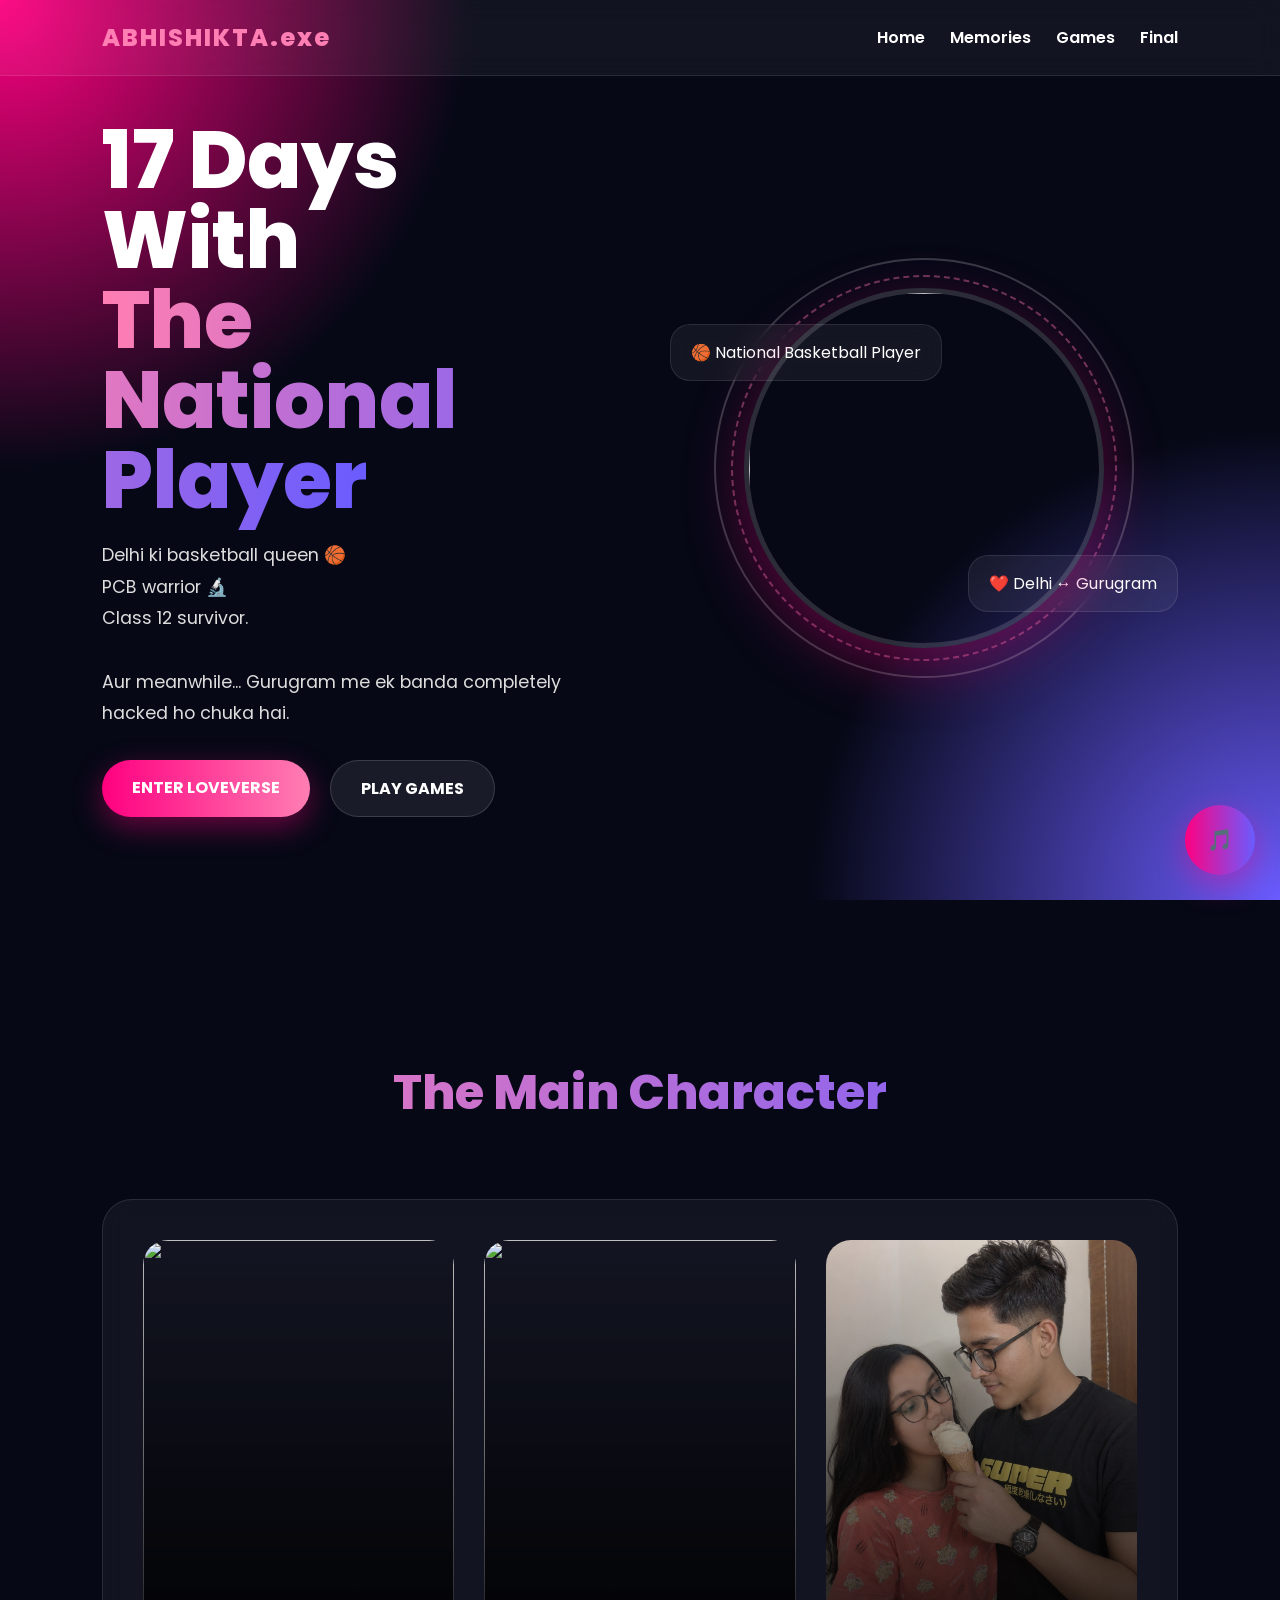
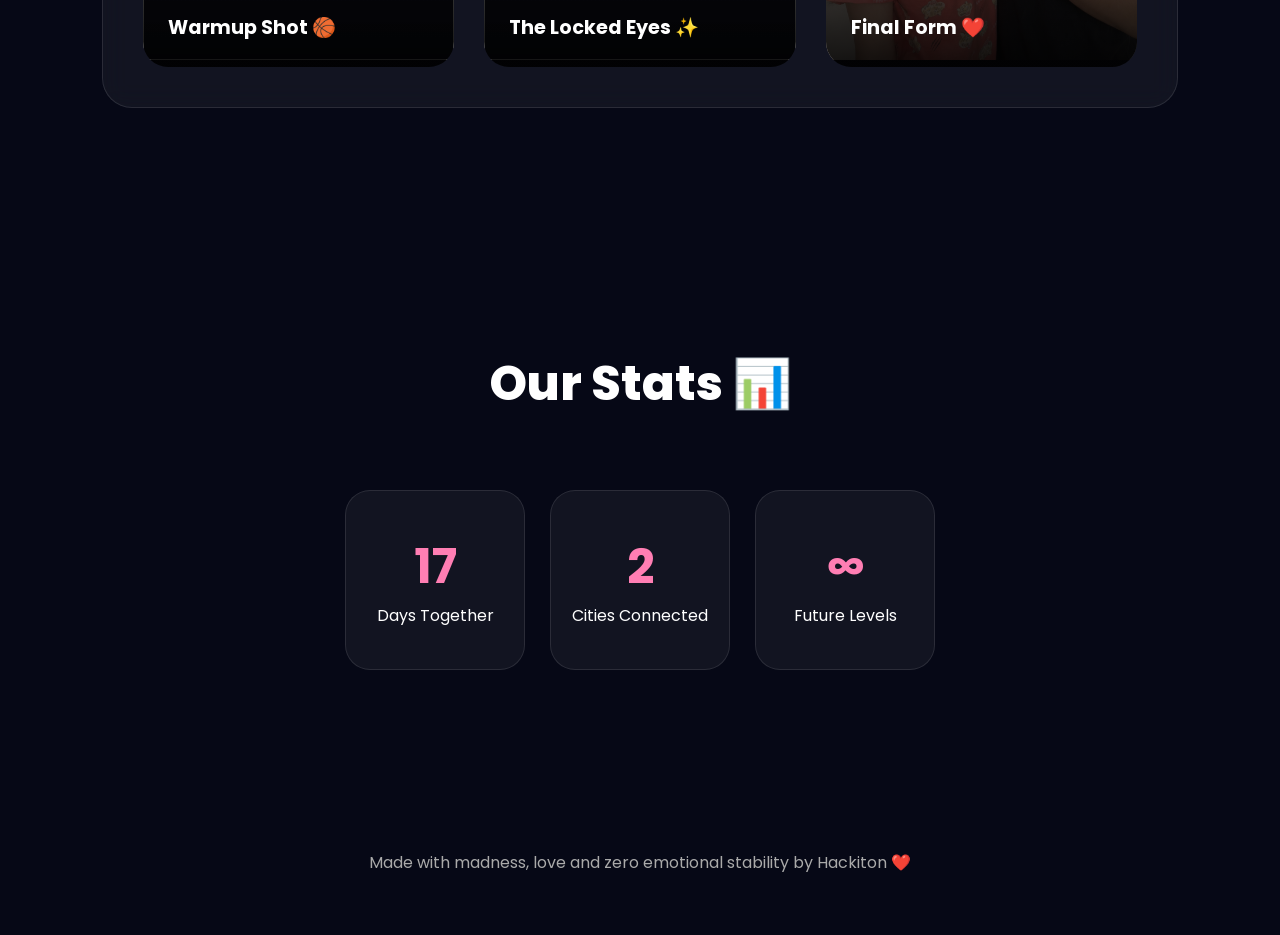
==== commit fa348fe3: "Update image and audio source paths in index.html" ====
--- a/index.html
+++ b/index.html
@@ -70,7 +70,7 @@
 
 <div class="image-ring"></div>
 
-<img src="assets/image_0.png" class="main-image">
+<img src="image_0.png" class="main-image">
 
 <div class="floating-card card-1">
 🏀 National Basketball Player
@@ -97,7 +97,7 @@
 <div class="gallery">
 
 <div class="gallery-item">
-<img src="assets/image_0.png">
+<img src="image_0.png">
 
 <div class="overlay">
 Warmup Shot 🏀
@@ -107,7 +107,7 @@
 
 <div class="gallery-item">
 
-<img src="assets/image_1.png">
+<img src="image_1.png">
 
 <div class="overlay">
 The Locked Eyes ✨
@@ -117,7 +117,7 @@
 
 <div class="gallery-item">
 
-<img src="assets/image_2.png">
+<img src="image_2.png">
 
 <div class="overlay">
 Final Form ❤️
@@ -167,7 +167,7 @@
 </button>
 
 <audio id="bgMusic" loop>
-<source src="assets/song.mp3">
+<source src="song.mp3">
 </audio>
 
 <script src="script.js"></script>
--- a/style.css
+++ b/style.css
@@ -0,0 +1,355 @@
+@import url('https://fonts.googleapis.com/css2?family=Poppins:wght@300;400;600;800&family=Dancing+Script:wght@700&family=Orbitron:wght@500&display=swap');
+
+*{
+margin:0;
+padding:0;
+box-sizing:border-box;
+scroll-behavior:smooth;
+}
+
+body{
+font-family:'Poppins',sans-serif;
+background:#060816;
+overflow-x:hidden;
+color:white;
+}
+
+.bg-animation{
+position:fixed;
+width:100%;
+height:100%;
+top:0;
+left:0;
+z-index:-2;
+background:
+radial-gradient(circle at top left,#ff0080 0%,transparent 30%),
+radial-gradient(circle at bottom right,#6a5cff 0%,transparent 30%),
+#060816;
+overflow:hidden;
+}
+
+.stars{
+position:absolute;
+width:100%;
+height:100%;
+background:url('https://www.transparenttextures.com/patterns/stardust.png');
+animation:starsMove 120s linear infinite;
+opacity:.35;
+}
+
+@keyframes starsMove{
+from{
+transform:translateY(0);
+}
+to{
+transform:translateY(-2000px);
+}
+}
+
+nav{
+position:fixed;
+top:0;
+width:100%;
+display:flex;
+justify-content:space-between;
+align-items:center;
+padding:20px 8%;
+background:rgba(255,255,255,.05);
+backdrop-filter:blur(12px);
+z-index:999;
+border-bottom:1px solid rgba(255,255,255,.1);
+}
+
+.logo{
+font-size:1.5rem;
+font-weight:800;
+color:#ff7eb3;
+letter-spacing:2px;
+}
+
+nav ul{
+display:flex;
+gap:25px;
+list-style:none;
+}
+
+nav a{
+text-decoration:none;
+color:white;
+font-weight:600;
+transition:.3s;
+}
+
+nav a:hover{
+color:#ff7eb3;
+}
+
+.hero{
+min-height:100vh;
+display:flex;
+justify-content:center;
+align-items:center;
+padding:120px 8%;
+position:relative;
+}
+
+.hero-content{
+display:grid;
+grid-template-columns:1fr 1fr;
+gap:60px;
+align-items:center;
+width:100%;
+max-width:1400px;
+}
+
+.hero-text h1{
+font-size:5rem;
+line-height:1;
+font-weight:800;
+margin-bottom:20px;
+}
+
+.gradient-text{
+background:linear-gradient(90deg,#ff7eb3,#6a5cff);
+-webkit-background-clip:text;
+-webkit-text-fill-color:transparent;
+}
+
+.hero-text p{
+font-size:1.1rem;
+line-height:1.8;
+color:#ddd;
+margin-bottom:30px;
+}
+
+.hero-buttons{
+display:flex;
+gap:20px;
+flex-wrap:wrap;
+}
+
+.btn{
+padding:15px 30px;
+border:none;
+border-radius:60px;
+cursor:pointer;
+font-size:1rem;
+font-weight:700;
+transition:.35s;
+text-decoration:none;
+display:inline-block;
+}
+
+.btn-primary{
+background:linear-gradient(90deg,#ff0080,#ff7eb3);
+color:white;
+box-shadow:0 10px 30px rgba(255,0,128,.4);
+}
+
+.btn-primary:hover{
+transform:translateY(-5px) scale(1.05);
+}
+
+.btn-secondary{
+background:rgba(255,255,255,.08);
+color:white;
+border:1px solid rgba(255,255,255,.15);
+}
+
+.btn-secondary:hover{
+background:rgba(255,255,255,.15);
+}
+
+.hero-image{
+position:relative;
+display:flex;
+justify-content:center;
+align-items:center;
+}
+
+.image-ring{
+position:absolute;
+width:420px;
+height:420px;
+border-radius:50%;
+border:2px solid rgba(255,255,255,.2);
+animation:spin 12s linear infinite;
+}
+
+.image-ring::before{
+content:'';
+position:absolute;
+inset:15px;
+border-radius:50%;
+border:2px dashed rgba(255,126,179,.4);
+}
+
+@keyframes spin{
+100%{
+transform:rotate(360deg);
+}
+}
+
+.main-image{
+width:360px;
+height:360px;
+border-radius:50%;
+object-fit:cover;
+border:5px solid rgba(255,255,255,.15);
+box-shadow:0 20px 60px rgba(255,0,128,.35);
+z-index:2;
+}
+
+.floating-card{
+position:absolute;
+background:rgba(255,255,255,.06);
+backdrop-filter:blur(12px);
+padding:15px 20px;
+border-radius:20px;
+border:1px solid rgba(255,255,255,.1);
+animation:float 4s ease-in-out infinite;
+}
+
+.card-1{
+top:10%;
+left:0;
+}
+
+.card-2{
+bottom:10%;
+right:0;
+animation-delay:2s;
+}
+
+@keyframes float{
+0%,100%{
+transform:translateY(0);
+}
+50%{
+transform:translateY(-20px);
+}
+}
+
+.section{
+padding:120px 8%;
+}
+
+.section-title{
+font-size:3rem;
+text-align:center;
+margin-bottom:70px;
+font-weight:800;
+}
+
+.glass{
+background:rgba(255,255,255,.05);
+border:1px solid rgba(255,255,255,.1);
+backdrop-filter:blur(12px);
+border-radius:30px;
+padding:40px;
+}
+
+.gallery{
+display:grid;
+grid-template-columns:repeat(auto-fit,minmax(280px,1fr));
+gap:30px;
+}
+
+.gallery-item{
+position:relative;
+overflow:hidden;
+border-radius:25px;
+cursor:pointer;
+}
+
+.gallery-item img{
+width:100%;
+height:420px;
+object-fit:cover;
+transition:1s;
+}
+
+.gallery-item:hover img{
+transform:scale(1.1);
+}
+
+.overlay{
+position:absolute;
+inset:0;
+background:linear-gradient(transparent,rgba(0,0,0,.9));
+display:flex;
+align-items:flex-end;
+padding:25px;
+font-size:1.2rem;
+font-weight:700;
+}
+
+.counter-box{
+display:flex;
+justify-content:center;
+gap:25px;
+flex-wrap:wrap;
+margin-top:50px;
+}
+
+.counter{
+width:180px;
+height:180px;
+border-radius:25px;
+background:rgba(255,255,255,.05);
+display:flex;
+justify-content:center;
+align-items:center;
+flex-direction:column;
+border:1px solid rgba(255,255,255,.1);
+}
+
+.counter h1{
+font-size:3rem;
+color:#ff7eb3;
+}
+
+footer{
+padding:60px 8%;
+text-align:center;
+color:#aaa;
+}
+
+.music-btn{
+position:fixed;
+bottom:25px;
+right:25px;
+width:70px;
+height:70px;
+border-radius:50%;
+border:none;
+background:linear-gradient(90deg,#ff0080,#6a5cff);
+color:white;
+font-size:1.3rem;
+cursor:pointer;
+z-index:999;
+box-shadow:0 10px 30px rgba(255,0,128,.4);
+}
+
+@media(max-width:950px){
+
+.hero-content{
+grid-template-columns:1fr;
+text-align:center;
+}
+
+.hero-text h1{
+font-size:3.5rem;
+}
+
+.image-ring{
+width:320px;
+height:320px;
+}
+
+.main-image{
+width:270px;
+height:270px;
+}
+
+  }
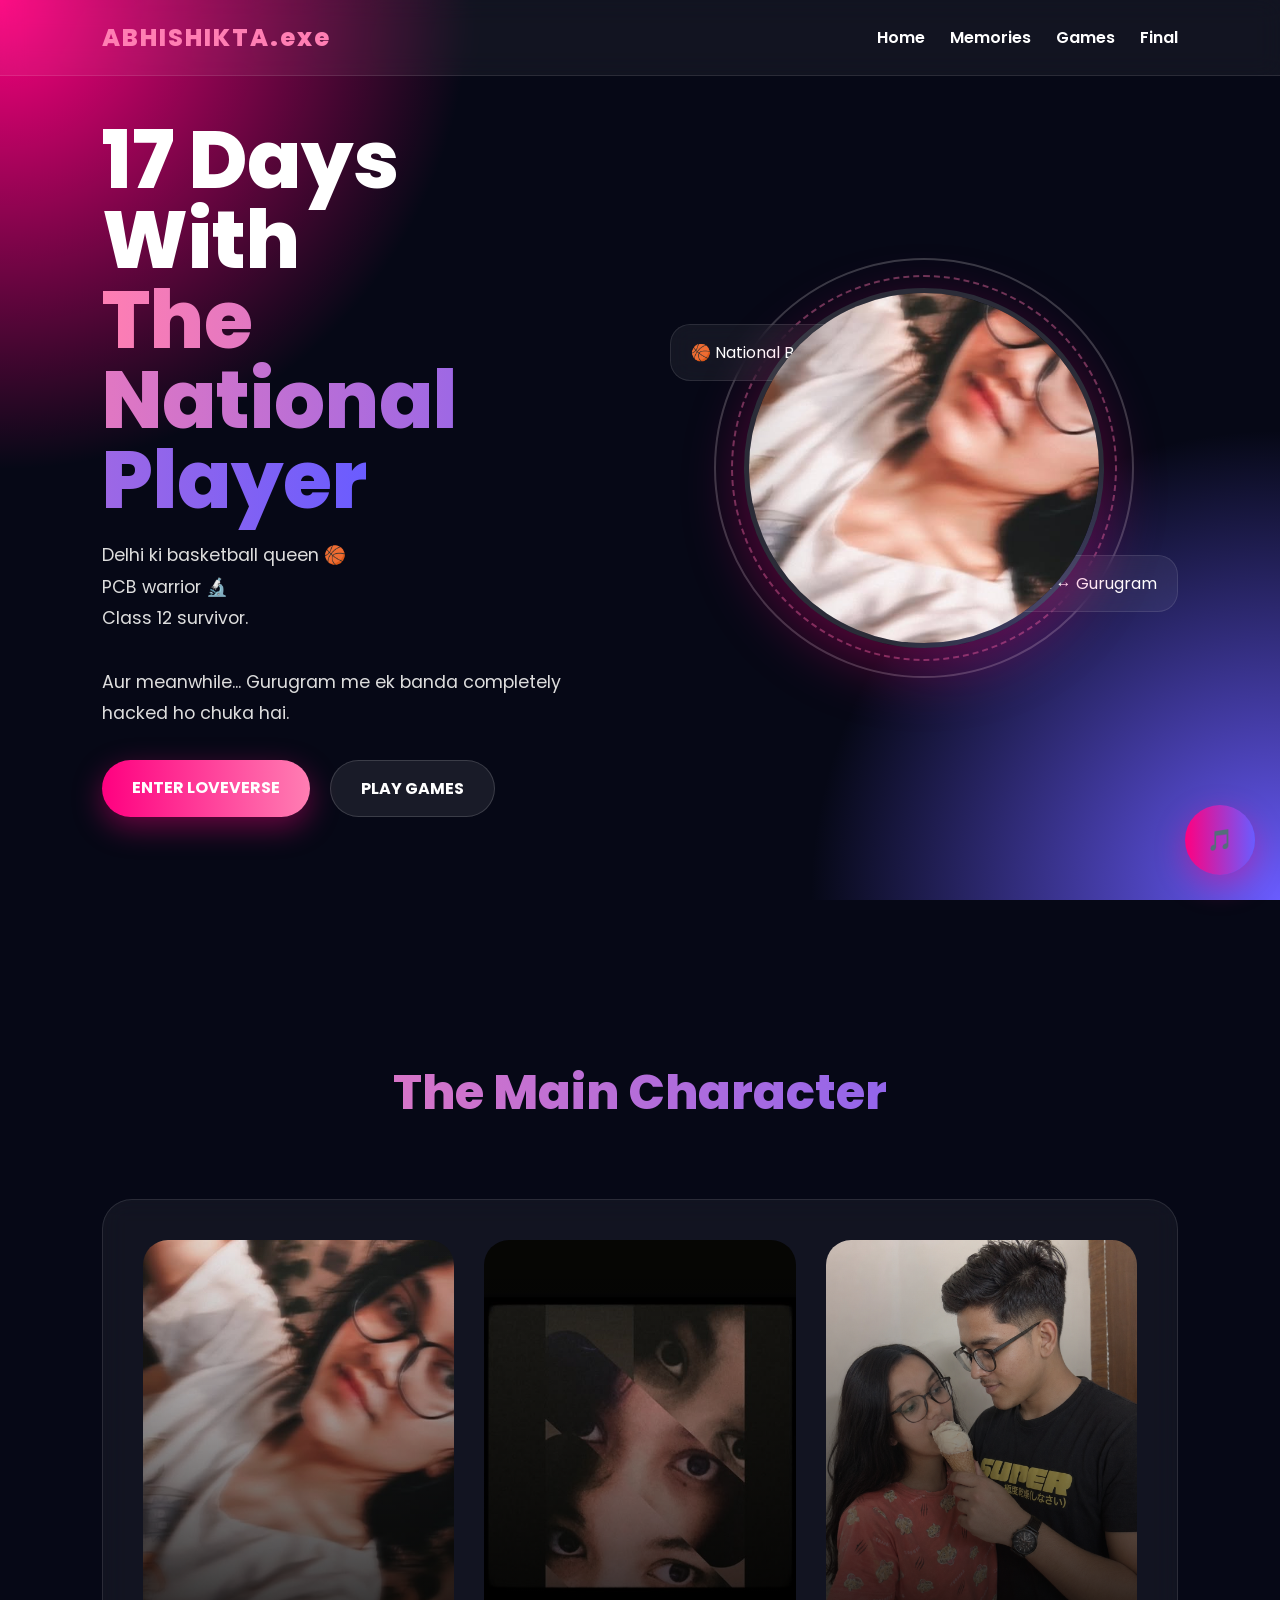
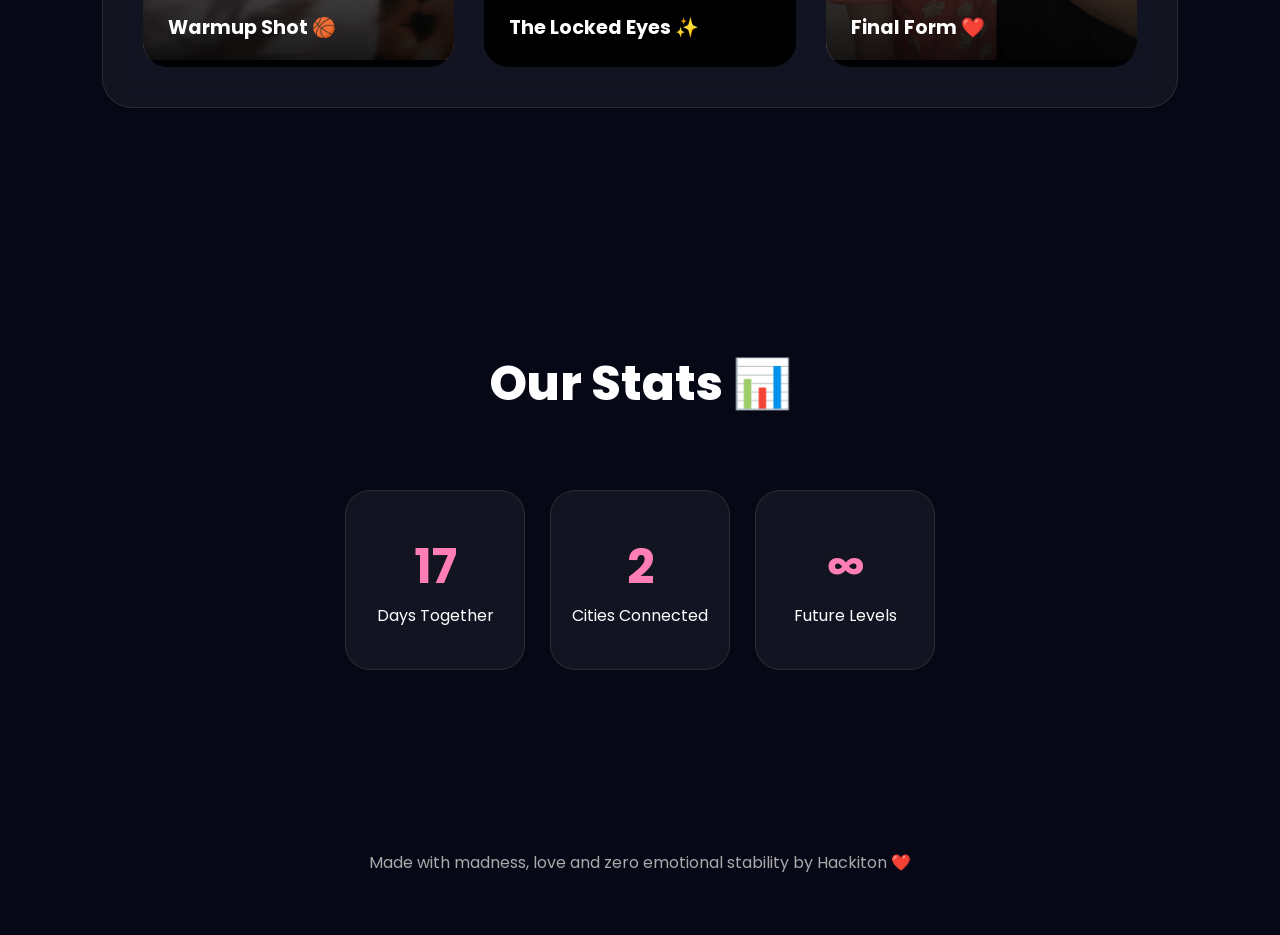
==== commit d3b3aaea: "Change image file extensions from .png to .jpeg" ====
--- a/index.html
+++ b/index.html
@@ -70,7 +70,7 @@
 
 <div class="image-ring"></div>
 
-<img src="image_0.png" class="main-image">
+<img src="image_0.jpeg" class="main-image">
 
 <div class="floating-card card-1">
 🏀 National Basketball Player
@@ -97,7 +97,7 @@
 <div class="gallery">
 
 <div class="gallery-item">
-<img src="image_0.png">
+<img src="image_0.jpeg">
 
 <div class="overlay">
 Warmup Shot 🏀
@@ -107,7 +107,7 @@
 
 <div class="gallery-item">
 
-<img src="image_1.png">
+<img src="image_1.jpeg">
 
 <div class="overlay">
 The Locked Eyes ✨
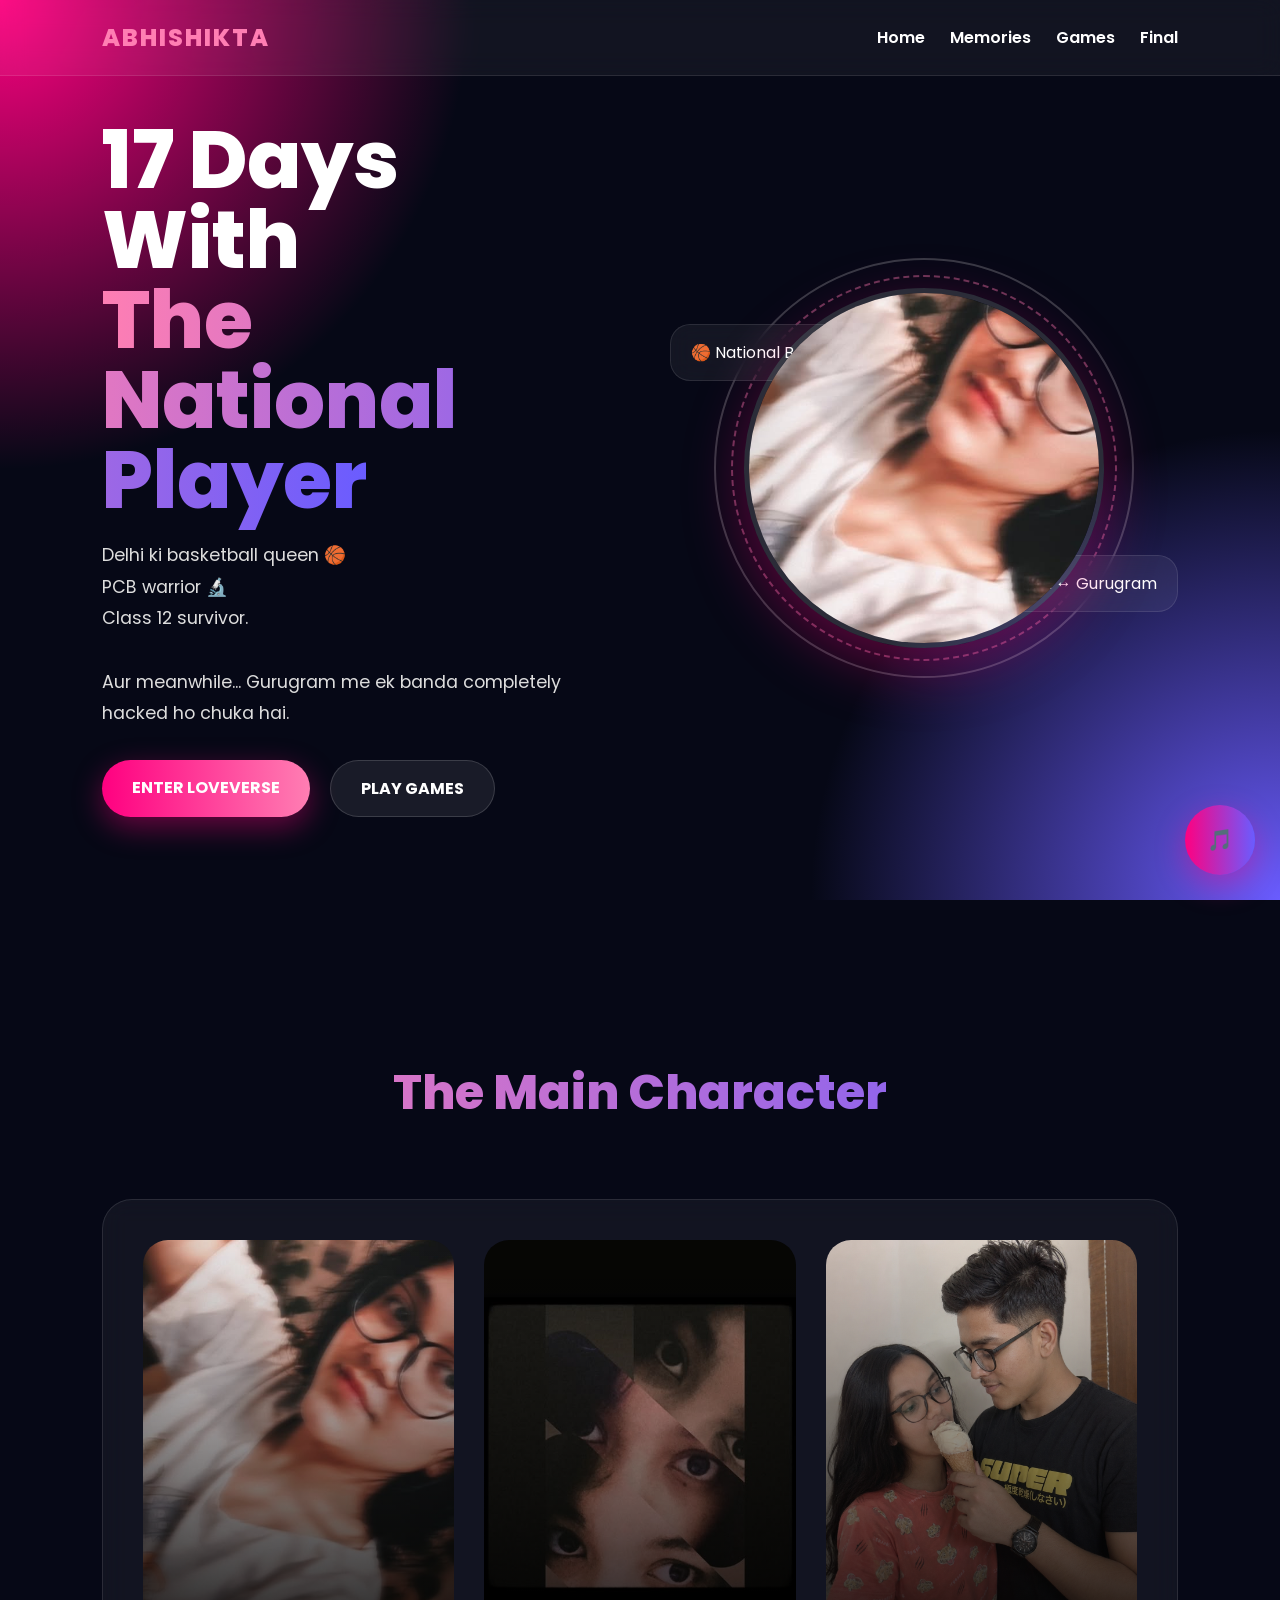
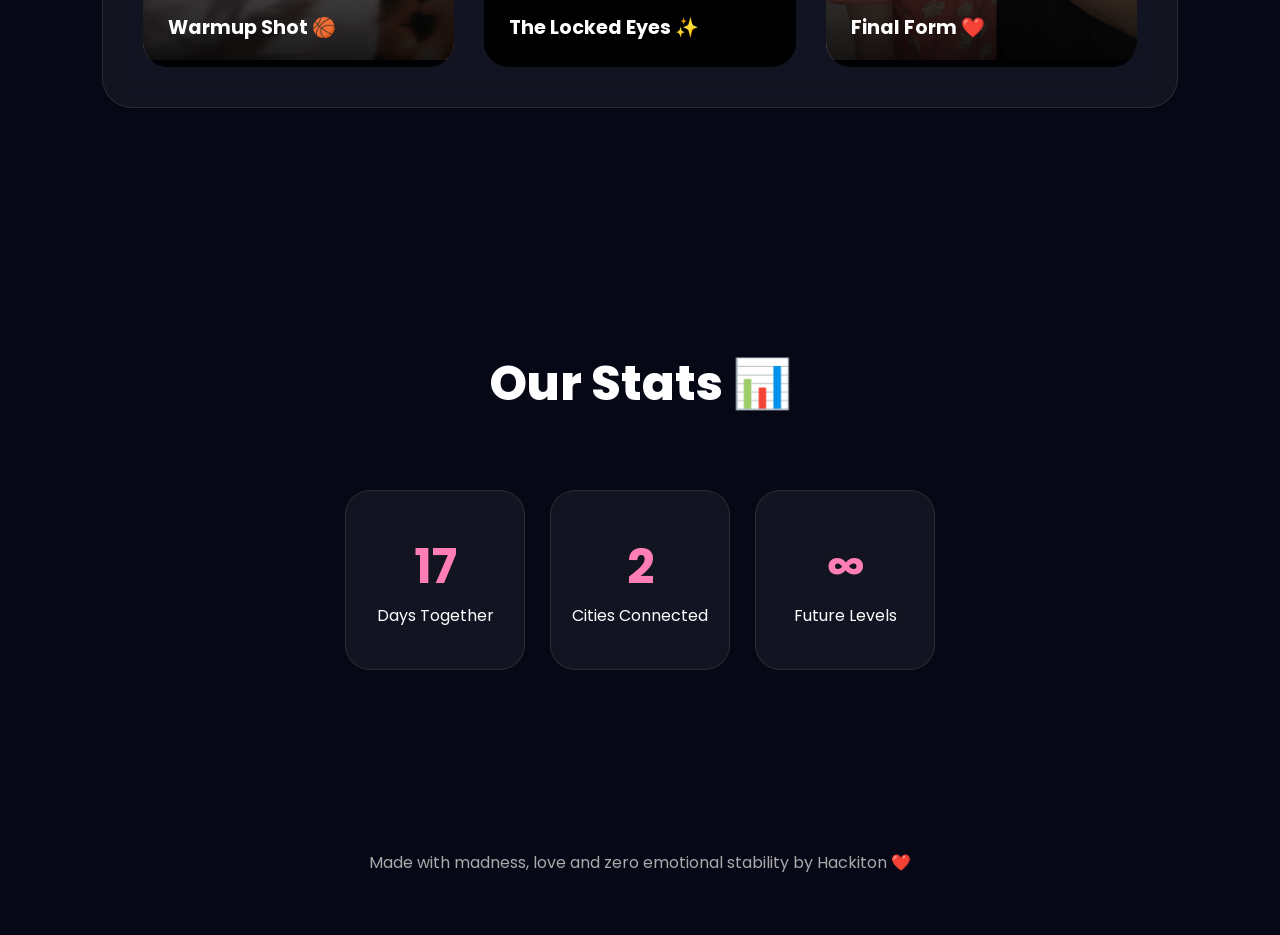
==== commit 8aa9d531: "Update logo text from 'ABHISHIKTA.exe' to 'ABHISHIKTA'" ====
--- a/index.html
+++ b/index.html
@@ -18,7 +18,7 @@
 <nav>
 
 <div class="logo">
-ABHISHIKTA.exe
+ABHISHIKTA
 </div>
 
 <ul>
